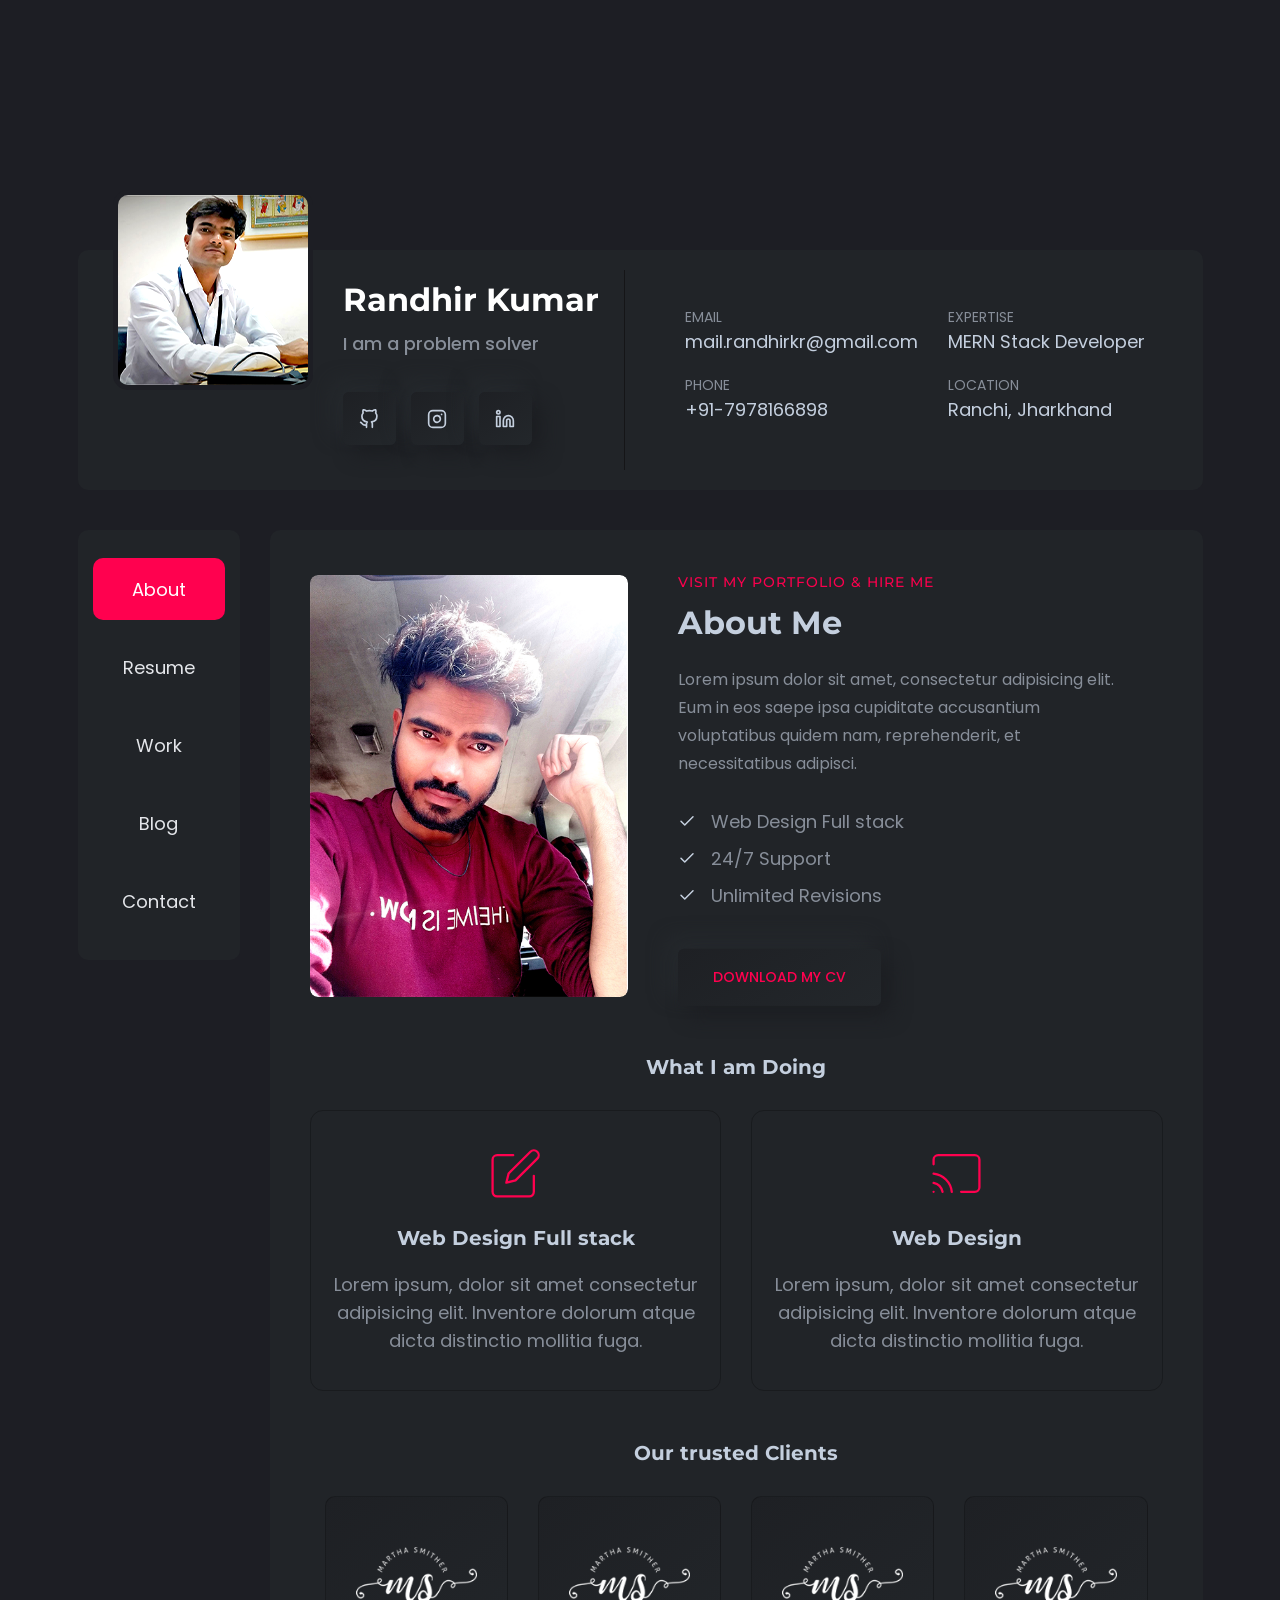
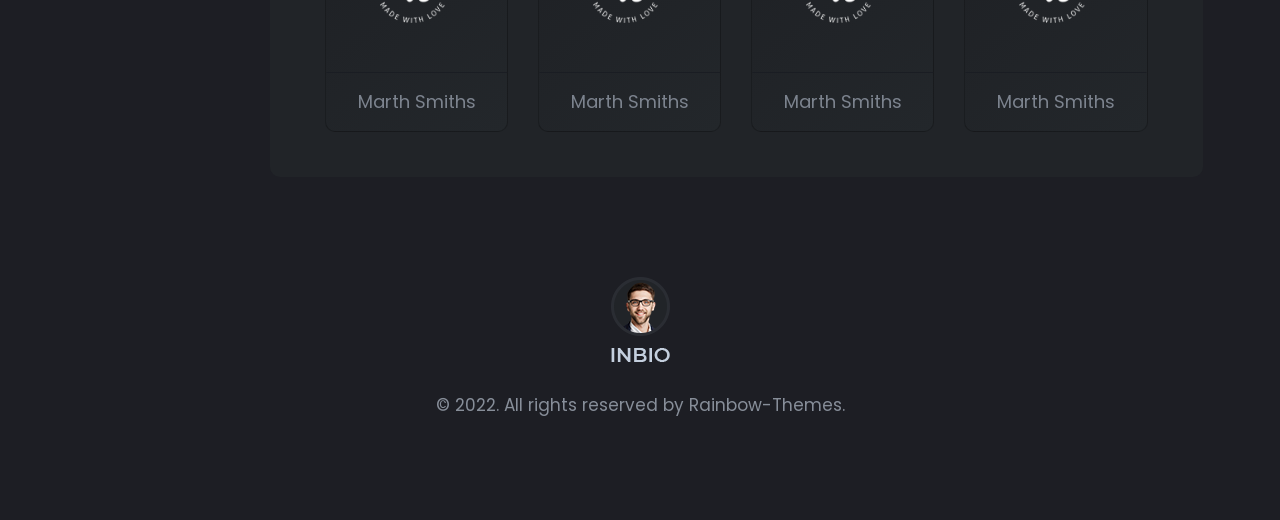
==== index-technician.html @ 3ee77746 "initial commit" ====
<!DOCTYPE html>
<html lang="en">
  <!-- Mirrored from rainbowit.net/html/inbio/index-technician.html by HTTrack Website Copier/3.x [XR&CO'2014], Sat, 13 Aug 2022 14:20:05 GMT -->
  <head>
    <meta charset="utf-8" />
    <meta http-equiv="x-ua-compatible" content="ie=edge" />
    <title>
      Home Technician || Inbio - Personal Portfolio Bootstrap-5 Template
    </title>
    <meta name="robots" content="noindex, follow" />
    <meta name="description" content="" />
    <meta
      name="viewport"
      content="width=device-width, initial-scale=1, shrink-to-fit=no"
    />
    <!-- Favicon -->
    <link
      rel="shortcut icon"
      type="image/x-icon"
      href="assets/images/favicon.ico"
    />
    <!-- CSS 
    ============================================ -->
    <link rel="stylesheet" href="assets/css/vendor/bootstrap.min.css" />
    <link rel="stylesheet" href="assets/css/vendor/slick.css" />
    <link rel="stylesheet" href="assets/css/vendor/slick-theme.css" />
    <link rel="stylesheet" href="assets/css/vendor/aos.css" />
    <link rel="stylesheet" href="assets/css/plugins/feature.css" />
    <!-- Style css -->
    <link rel="stylesheet" href="assets/css/style.css" />
  </head>

  <body
    class="template-color-2 spybody"
    data-spy="scroll"
    data-bs-target=".navbar-example2"
    data-offset="70"
  >
    <div class="main-page-wrapper">
      <div class="rn-header-image-area">
        <div class="bg_image--9 bg_image h-100">
         
        </div>
      </div>
      <div class="rn-content-wrapper">
        <div class="container">
          <div class="row padding-tb m_dec-top align-items-center d-flex">
            <div class="col-lg-6">
              <div class="header-left">
                <div class="header-thumbnail">
                  <img src="assets/images/slider/myPic.png" alt="" />
                </div>
                <div class="header-info-content">
                  <h4 class="title">Randhir Kumar</h4>
                  <div class="status-info">I am a problem solver</div>
                  <!-- social sharea area -->
                  <div class="social-share-style-1 border-none mt--40">
                    <ul class="social-share d-flex liststyle">
                      <li class="facebook">
                        <a href="#"><i data-feather="github"></i></a>
                      </li>
                      <li class="instagram">
                        <a href="#"
                          ><svg
                            xmlns="http://www.w3.org/2000/svg"
                            width="24"
                            height="24"
                            viewBox="0 0 24 24"
                            fill="none"
                            stroke="currentColor"
                            stroke-width="2"
                            stroke-linecap="round"
                            stroke-linejoin="round"
                            class="feather feather-instagram"
                          >
                            <rect
                              x="2"
                              y="2"
                              width="20"
                              height="20"
                              rx="5"
                              ry="5"
                            ></rect>
                            <path
                              d="M16 11.37A4 4 0 1 1 12.63 8 4 4 0 0 1 16 11.37z"
                            ></path>
                            <line
                              x1="17.5"
                              y1="6.5"
                              x2="17.51"
                              y2="6.5"
                            ></line></svg
                        ></a>
                      </li>
                      <li class="linkedin">
                        <a href="#"
                          ><svg
                            xmlns="http://www.w3.org/2000/svg"
                            width="24"
                            height="24"
                            viewBox="0 0 24 24"
                            fill="none"
                            stroke="currentColor"
                            stroke-width="2"
                            stroke-linecap="round"
                            stroke-linejoin="round"
                            class="feather feather-linkedin"
                          >
                            <path
                              d="M16 8a6 6 0 0 1 6 6v7h-4v-7a2 2 0 0 0-2-2 2 2 0 0 0-2 2v7h-4v-7a6 6 0 0 1 6-6z"
                            ></path>
                            <rect x="2" y="9" width="4" height="12"></rect>
                            <circle cx="4" cy="4" r="2"></circle></svg
                        ></a>
                      </li>
                    </ul>
                  </div>
                  <!-- end -->
                </div>
              </div>
            </div>
            <div class="col-lg-6">
              <div class="header-right">
                <ul class="rn-header-content">
                  <li>
                    <span class="overhead">EMAIL</span>mail.randhirkr@gmail.com
                  </li>
                  <li><span class="overhead">PHONE</span>+91-7978166898</li>
                </ul>
                <ul class="rn-header-content two">
                  <li>
                    <span class="overhead">EXPERTISE</span>MERN Stack Developer
                  </li>
                  <li>
                    <span class="overhead">LOCATION</span>Ranchi, Jharkhand
                  </li>
                </ul>
              </div>
            </div>
          </div>
          <div class="row mt--40 tab-content-wrapper">
            <div class="col-lg-2">
              <div class="d-flex flex-wrap align-content-start h-100 w-100">
                <div
                  class="position-sticky content-wrapper sticky-top rbt-sticky-top-adjust-three w-100"
                >
                  <ul
                    class="nav tab-navigation-button tab-smlg flex-column nav-pills me-3"
                    id="v-pills-tab"
                    role="tablist"
                  >
                    <li class="nav-item">
                      <a
                        class="nav-link rn-nav active"
                        id="v-pills-home-tab"
                        data-bs-toggle="tab"
                        href="#v-pills-Javascript"
                        role="tab"
                        aria-selected="true"
                        >About</a
                      >
                    </li>

                    <li class="nav-item">
                      <a
                        class="nav-link rn-nav"
                        id="v-pills-profile-tab"
                        data-bs-toggle="tab"
                        href="#v-pills-Design"
                        role="tab"
                        aria-selected="true"
                        >Resume</a
                      >
                    </li>

                    <li class="nav-item">
                      <a
                        class="nav-link rn-nav"
                        id="v-pills-wordpress-tab"
                        data-bs-toggle="tab"
                        href="#v-pills-Wordpress"
                        role="tab"
                        aria-selected="true"
                        >Work</a
                      >
                    </li>

                    <li class="nav-item">
                      <a
                        class="nav-link rn-nav"
                        id="v-pills-settings-tabs"
                        data-bs-toggle="tab"
                        href="#v-pills-settings"
                        role="tab"
                        aria-selected="true"
                        >Blog</a
                      >
                    </li>

                    <li class="nav-item">
                      <a
                        class="nav-link rn-nav"
                        id="v-pills-python-tabs"
                        data-bs-toggle="tab"
                        href="#v-pills-python"
                        role="tab"
                        aria-selected="true"
                        >Contact</a
                      >
                    </li>
                  </ul>
                </div>
              </div>
            </div>
            <div class="col-lg-10">
              <div class="tab-area">
                <div class="d-flex align-items-start">
                  <div class="tab-content" id="v-pills-tabContent">
                    <div
                      class="tab-pane fade show active"
                      id="v-pills-Javascript"
                      role="tabpanel"
                      aria-labelledby="v-pills-home-tab"
                    >
                      <!-- Start about Area -->
                      <div id="about" class="rn-about-area">
                        <div class="container">
                          <div class="row">
                            <div class="col-lg-5">
                              <div
                                class="image-area shadow-none padding-none"
                                data-aos="fade-up"
                                data-aos-duration="1000"
                                data-aos-delay="100"
                                data-aos-once="true"
                              >
                                <div class="thumbnail">
                                  <img
                                    src="assets/images/about/aboutMe.png"
                                    alt="Personal Portfolio Image"
                                  />
                                </div>
                              </div>
                            </div>
                            <div
                              data-aos="fade-up"
                              data-aos-duration="1000"
                              data-aos-delay="100"
                              data-aos-once="true"
                              class="col-lg-7 mt_sm--30"
                            >
                              <div class="contant">
                                <div class="section-title text-left">
                                  <span class="subtitle"
                                    >Visit my portfolio & Hire me</span
                                  >
                                  <h2 class="title small-h2">About Me</h2>
                                </div>
                                <p class="discription color-body">
                                  Lorem ipsum dolor sit amet, consectetur
                                  adipisicing elit. Eum in eos saepe ipsa
                                  cupiditate accusantium voluptatibus quidem
                                  nam, reprehenderit, et necessitatibus
                                  adipisci.
                                </p>
                                <ul class="about-skill-style mb--40">
                                  <li>
                                    <i data-feather="check"></i
                                    ><span>Web Design Full stack </span>
                                  </li>
                                  <li>
                                    <i data-feather="check"></i
                                    ><span>24/7 Support </span>
                                  </li>
                                  <li>
                                    <i data-feather="check"></i
                                    ><span>Unlimited Revisions </span>
                                  </li>
                                </ul>
                                <a class="rn-btn" href="#"
                                  ><span>DOWNLOAD MY CV</span></a
                                >
                              </div>
                            </div>
                          </div>
                          <!-- what I am doing area -->
                          <div class="row mt--50">
                            <div class="col-12 text-center">
                              <h6 class="title color-lightn mb--30">
                                What I am Doing
                              </h6>
                            </div>
                            <div class="col-lg-6 mb_sm--30 mb_md--30">
                              <div class="service-card-one border-style">
                                <div class="inner">
                                  <i data-feather="edit"></i>
                                  <h6 class="title color-lightn">
                                    Web Design Full stack
                                  </h6>
                                  <p class="describe">
                                    Lorem ipsum, dolor sit amet consectetur
                                    adipisicing elit. Inventore dolorum atque
                                    dicta distinctio mollitia fuga.
                                  </p>
                                </div>
                              </div>
                            </div>
                            <div class="col-lg-6">
                              <div class="service-card-one border-style">
                                <div class="inner">
                                  <i data-feather="cast"></i>
                                  <h6 class="title color-lightn">Web Design</h6>
                                  <p class="describe">
                                    Lorem ipsum, dolor sit amet consectetur
                                    adipisicing elit. Inventore dolorum atque
                                    dicta distinctio mollitia fuga.
                                  </p>
                                </div>
                              </div>
                            </div>
                          </div>
                          <!-- what I am doing area End -->
                          <div class="row mt--50">
                            <!-- Brand style three -->
                            <div class="rn-brand-area">
                              <div class="container">
                                <div class="row mb--30">
                                  <div class="col-12 text-center">
                                    <h6 class="title color-lightn m--0">
                                      Our trusted Clients
                                    </h6>
                                  </div>
                                </div>
                                <div class="row">
                                  <div class="brand-wrapper-three mb_dec--30">
                                    <!-- Start Single Brand  -->
                                    <div
                                      data-aos="fade-up"
                                      data-aos-duration="1000"
                                      data-aos-delay="300"
                                      data-aos-once="true"
                                      class="rn-brand flex-basis-style-1"
                                    >
                                      <div
                                        class="border-style shadow-none inner smlg-brand text-center"
                                      >
                                        <div class="thumbnail">
                                          <a href="#"
                                            ><img
                                              src="assets/images/client/png/client1.png"
                                              alt="Client-image"
                                          /></a>
                                        </div>
                                        <div class="seperator"></div>
                                        <div class="client-name">
                                          <span
                                            ><a href="#">Marth Smiths</a></span
                                          >
                                        </div>
                                      </div>
                                    </div>
                                    <!-- End Single Brand  -->
                                    <!-- Start Single Brand  -->
                                    <div
                                      data-aos="fade-up"
                                      data-aos-duration="1000"
                                      data-aos-delay="400"
                                      data-aos-once="true"
                                      class="rn-brand flex-basis-style-1"
                                    >
                                      <div
                                        class="border-style shadow-none inner smlg-brand text-center"
                                      >
                                        <div class="thumbnail">
                                          <a href="#"
                                            ><img
                                              src="assets/images/client/png/client1.png"
                                              alt="Client-image"
                                          /></a>
                                        </div>
                                        <div class="seperator"></div>
                                        <div class="client-name">
                                          <span
                                            ><a href="#">Marth Smiths</a></span
                                          >
                                        </div>
                                      </div>
                                    </div>
                                    <!-- End Single Brand  -->
                                    <!-- Start Single Brand  -->
                                    <div
                                      data-aos="fade-up"
                                      data-aos-duration="1000"
                                      data-aos-delay="500"
                                      data-aos-once="true"
                                      class="rn-brand flex-basis-style-1"
                                    >
                                      <div
                                        class="border-style shadow-none inner smlg-brand text-center"
                                      >
                                        <div class="thumbnail">
                                          <a href="#"
                                            ><img
                                              src="assets/images/client/png/client1.png"
                                              alt="Client-image"
                                          /></a>
                                        </div>
                                        <div class="seperator"></div>
                                        <div class="client-name">
                                          <span
                                            ><a href="#">Marth Smiths</a></span
                                          >
                                        </div>
                                      </div>
                                    </div>
                                    <!-- End Single Brand  -->
                                    <!-- Start Single Brand  -->
                                    <div
                                      data-aos="fade-up"
                                      data-aos-duration="1000"
                                      data-aos-delay="100"
                                      data-aos-once="true"
                                      class="rn-brand flex-basis-style-1"
                                    >
                                      <div
                                        class="border-style shadow-none inner smlg-brand text-center"
                                      >
                                        <div class="thumbnail">
                                          <a href="#"
                                            ><img
                                              src="assets/images/client/png/client1.png"
                                              alt="Client-image"
                                          /></a>
                                        </div>
                                        <div class="seperator"></div>
                                        <div class="client-name">
                                          <span
                                            ><a href="#">Marth Smiths</a></span
                                          >
                                        </div>
                                      </div>
                                    </div>
                                    <!-- End Single Brand  -->
                                  </div>
                                </div>
                              </div>
                            </div>
                            <!-- Brand style three End -->
                          </div>
                        </div>
                      </div>
                      <!-- End about Area -->
                    </div>

                    <div
                      class="tab-pane fade"
                      id="v-pills-Design"
                      role="tabpanel"
                      aria-labelledby="v-pills-profile-tab"
                    >
                      <div class="container" id="resume">
                        <!-- resume area start -->
                        <div class="personal-experience-inner">
                          <div class="row">
                            <div class="personal-experience-inner">
                              <div class="row m--0">
                                <!-- Start Skill List Area  -->
                                <div class="col-lg-6 col-md-12 col-12">
                                  <div class="content">
                                    <span class="subtitle">2007 - 2010</span>
                                    <h4 class="maintitle">Education Quality</h4>
                                    <div
                                      class="experience-list padding-none border-none"
                                    >
                                      <!-- Start Single List  -->
                                      <div class="resume-single-list mt--30">
                                        <div
                                          class="inner psudo-after-none psudo-after-none"
                                        >
                                          <div class="heading">
                                            <div class="title">
                                              <h4>
                                                Personal Portfolio April Fools
                                              </h4>
                                              <span
                                                >University of DVI (1997 -
                                                2001)</span
                                              >
                                            </div>
                                            <div class="date-of-time">
                                              <span>4.30/5</span>
                                            </div>
                                          </div>
                                          <p class="description">
                                            The education should be very
                                            interactual. Ut tincidunt est ac
                                            dolor aliquam sodales. Phasellus sed
                                            mauris hendrerit, laoreet sem in,
                                            lobortis mauris hendrerit ante.
                                          </p>
                                        </div>
                                      </div>
                                      <!-- End Single List  -->

                                      <!-- Start Single List  -->
                                      <div class="resume-single-list mt--30">
                                        <div class="inner psudo-after-none">
                                          <div class="heading">
                                            <div class="title">
                                              <h4>
                                                Examples Of Personal Portfolio
                                              </h4>
                                              <span
                                                >College of Studies (2000 -
                                                2002)</span
                                              >
                                            </div>
                                            <div class="date-of-time">
                                              <span>4.50/5</span>
                                            </div>
                                          </div>
                                          <p class="description">
                                            Maecenas finibus nec sem ut
                                            imperdiet. Ut tincidunt est ac dolor
                                            aliquam sodales. Phasellus sed
                                            mauris hendrerit, laoreet sem in,
                                            lobortis mauris hendrerit ante.
                                          </p>
                                        </div>
                                      </div>
                                      <!-- End Single List  -->
                                    </div>
                                  </div>
                                </div>
                                <!-- End Skill List Area  -->

                                <!-- Start Skill List Area 2nd  -->
                                <div
                                  class="col-lg-6 col-md-12 col-12 mt_md--60 mt_sm--60"
                                >
                                  <div class="content">
                                    <span class="subtitle">2007 - 2010</span>
                                    <h4 class="maintitle">Job Experience</h4>
                                    <div
                                      class="experience-list padding-none border-none"
                                    >
                                      <!-- Start Single List  -->
                                      <div class="resume-single-list mt--30">
                                        <div class="inner psudo-after-none">
                                          <div class="heading">
                                            <div class="title">
                                              <h4>
                                                Diploma in Web Development
                                              </h4>
                                              <span
                                                >BSE In CSE (2004 - 2008)</span
                                              >
                                            </div>
                                            <div class="date-of-time">
                                              <span>4.70/5</span>
                                            </div>
                                          </div>
                                          <p class="description">
                                            Contrary to popular belief. Ut
                                            tincidunt est ac dolor aliquam
                                            sodales. Phasellus sed mauris
                                            hendrerit, laoreet sem in, lobortis
                                            mauris hendrerit ante.
                                          </p>
                                        </div>
                                      </div>
                                      <!-- End Single List  -->

                                      <!-- Start Single List  -->
                                      <div class="resume-single-list mt--30">
                                        <div class="inner psudo-after-none">
                                          <div class="heading">
                                            <div class="title">
                                              <h4>
                                                The Personal Portfolio Mystery
                                              </h4>
                                              <span
                                                >Job at Rainbow-Themes (2008 -
                                                2016)</span
                                              >
                                            </div>
                                            <div class="date-of-time">
                                              <span>4.95/5</span>
                                            </div>
                                          </div>
                                          <p class="description">
                                            Generate Lorem Ipsum which looks. Ut
                                            tincidunt est ac dolor aliquam
                                            sodales. Phasellus sed mauris
                                            hendrerit, laoreet sem in, lobortis
                                            mauris hendrerit ante.
                                          </p>
                                        </div>
                                      </div>
                                      <!-- End Single List  -->
                                    </div>
                                  </div>
                                </div>
                                <!-- End Skill List Area  -->
                              </div>
                            </div>
                          </div>
                        </div>
                        <!-- resume area End -->
                        <div class="row mt--50">
                          <!-- Start Single Progressbar  -->
                          <div class="col-lg-6 col-md-6 col-12">
                            <div class="progress-wrapper">
                              <div class="content">
                                <span class="subtitle">Features</span>
                                <h4 class="maintitle">Design Skill</h4>
                                <!-- Start Single Progress Charts -->
                                <div class="progress-charts">
                                  <h6 class="heading heading-h6">PHOTOSHOT</h6>
                                  <div class="progress">
                                    <div
                                      class="progress-bar wow fadeInLeft"
                                      data-wow-duration="0.5s"
                                      data-wow-delay=".3s"
                                      role="progressbar"
                                      style="width: 100%"
                                      aria-valuenow="85"
                                      aria-valuemin="0"
                                      aria-valuemax="100"
                                    >
                                      <span class="percent-label">100%</span>
                                    </div>
                                  </div>
                                </div>
                                <!-- End Single Progress Charts -->

                                <!-- Start Single Progress Charts -->
                                <div class="progress-charts">
                                  <h6 class="heading heading-h6">FIGMA</h6>
                                  <div class="progress">
                                    <div
                                      class="progress-bar wow fadeInLeft"
                                      data-wow-duration="0.6s"
                                      data-wow-delay=".4s"
                                      role="progressbar"
                                      style="width: 95%"
                                      aria-valuenow="85"
                                      aria-valuemin="0"
                                      aria-valuemax="100"
                                    >
                                      <span class="percent-label">95%</span>
                                    </div>
                                  </div>
                                </div>
                                <!-- End Single Progress Charts -->

                                <!-- Start Single Progress Charts -->
                                <div class="progress-charts">
                                  <h6 class="heading heading-h6">ADOBE XD</h6>
                                  <div class="progress">
                                    <div
                                      class="progress-bar wow fadeInLeft"
                                      data-wow-duration="0.7s"
                                      data-wow-delay=".5s"
                                      role="progressbar"
                                      style="width: 60%"
                                      aria-valuenow="85"
                                      aria-valuemin="0"
                                      aria-valuemax="100"
                                    >
                                      <span class="percent-label">60%</span>
                                    </div>
                                  </div>
                                </div>
                                <!-- End Single Progress Charts -->

                                <!-- Start Single Progress Charts -->
                                <div class="progress-charts">
                                  <h6 class="heading heading-h6">
                                    ADOBE ILLUSTRATOR
                                  </h6>
                                  <div class="progress">
                                    <div
                                      class="progress-bar wow fadeInLeft"
                                      data-wow-duration="0.8s"
                                      data-wow-delay=".6s"
                                      role="progressbar"
                                      style="width: 70%"
                                      aria-valuenow="85"
                                      aria-valuemin="0"
                                      aria-valuemax="100"
                                    >
                                      <span class="percent-label">70%</span>
                                    </div>
                                  </div>
                                </div>
                                <!-- End Single Progress Charts -->
                              </div>
                            </div>
                          </div>
                          <!-- End Single Progressbar  -->

                          <!-- Start Single Progressbar  -->
                          <div class="col-lg-6 col-md-6 col-12 mt_sm--60">
                            <div class="progress-wrapper">
                              <div class="content">
                                <span class="subtitle">Features</span>
                                <h4 class="maintitle">Development Skill</h4>
                                <!-- Start Single Progress Charts -->
                                <div class="progress-charts">
                                  <h6 class="heading heading-h6">HTML</h6>
                                  <div class="progress">
                                    <div
                                      class="progress-bar wow fadeInLeft"
                                      data-wow-duration="0.5s"
                                      data-wow-delay=".3s"
                                      role="progressbar"
                                      style="width: 85%"
                                      aria-valuenow="85"
                                      aria-valuemin="0"
                                      aria-valuemax="100"
                                    >
                                      <span class="percent-label">85%</span>
                                    </div>
                                  </div>
                                </div>
                                <!-- End Single Progress Charts -->

                                <!-- Start Single Progress Charts -->
                                <div class="progress-charts">
                                  <h6 class="heading heading-h6">CSS</h6>
                                  <div class="progress">
                                    <div
                                      class="progress-bar wow fadeInLeft"
                                      data-wow-duration="0.6s"
                                      data-wow-delay=".4s"
                                      role="progressbar"
                                      style="width: 80%"
                                      aria-valuenow="85"
                                      aria-valuemin="0"
                                      aria-valuemax="100"
                                    >
                                      <span class="percent-label">80%</span>
                                    </div>
                                  </div>
                                </div>
                                <!-- End Single Progress Charts -->

                                <!-- Start Single Progress Charts -->
                                <div class="progress-charts">
                                  <h6 class="heading heading-h6">JAVASCRIPT</h6>
                                  <div class="progress">
                                    <div
                                      class="progress-bar wow fadeInLeft"
                                      data-wow-duration="0.7s"
                                      data-wow-delay=".5s"
                                      role="progressbar"
                                      style="width: 90%"
                                      aria-valuenow="85"
                                      aria-valuemin="0"
                                      aria-valuemax="100"
                                    >
                                      <span class="percent-label">90%</span>
                                    </div>
                                  </div>
                                </div>
                                <!-- End Single Progress Charts -->

                                <!-- Start Single Progress Charts -->
                                <div class="progress-charts">
                                  <h6 class="heading heading-h6">SOFTWARE</h6>
                                  <div class="progress">
                                    <div
                                      class="progress-bar wow fadeInLeft"
                                      data-wow-duration="0.8s"
                                      data-wow-delay=".6s"
                                      role="progressbar"
                                      style="width: 75%"
                                      aria-valuenow="85"
                                      aria-valuemin="0"
                                      aria-valuemax="100"
                                    >
                                      <span class="percent-label">75%</span>
                                    </div>
                                  </div>
                                </div>
                                <!-- End Single Progress Charts -->
                              </div>
                            </div>
                          </div>
                          <!-- End Single Progressbar  -->
                        </div>
                      </div>
                    </div>

                    <div
                      class="tab-pane fade"
                      id="v-pills-Wordpress"
                      role="tabpanel"
                      aria-labelledby="v-pills-wordpress-tab"
                    >
                      <!-- Start Portfolio Area -->
                      <div class="rn-portfolio-area" id="portfolio">
                        <div class="container">
                          <div class="row mt--10 mt_md--10 mt_sm--10 mt-dec-30">
                            <!-- Start Single Portfolio -->
                            <div
                              data-aos="fade-up"
                              data-aos-delay="100"
                              data-aos-once="true"
                              class="col-lg-6 col-xl-4 col-md-6 col-12 mt--30 mt_md--30 mt_sm--30"
                            >
                              <div
                                class="rn-portfolio"
                                data-bs-toggle="modal"
                                data-bs-target="#exampleModalCenter"
                              >
                                <div class="inner">
                                  <div class="thumbnail">
                                    <a href="javascript:void(0)">
                                      <img
                                        src="assets/images/portfolio/portfolio-01.jpg"
                                        alt="Personal Portfolio Images"
                                      />
                                    </a>
                                  </div>
                                  <div class="content">
                                    <div class="category-info">
                                      <div class="category-list">
                                        <a href="javascript:void(0)"
                                          >Development</a
                                        >
                                      </div>
                                      <div class="meta">
                                        <span
                                          ><a href="javascript:void(0)"
                                            ><i class="feather-heart"></i
                                          ></a>
                                          600</span
                                        >
                                      </div>
                                    </div>
                                    <h4 class="title">
                                      <a href="javascript:void(0)"
                                        >The services provide for design
                                        <i class="feather-arrow-up-right"></i
                                      ></a>
                                    </h4>
                                  </div>
                                </div>
                              </div>
                            </div>
                            <!-- End Single Portfolio -->

                            <!-- Start Single Portfolio -->
                            <div
                              data-aos="fade-up"
                              data-aos-delay="300"
                              data-aos-once="true"
                              class="col-lg-6 col-xl-4 col-md-6 col-12 mt--30 mt_md--30 mt_sm--30"
                            >
                              <div
                                class="rn-portfolio"
                                data-bs-toggle="modal"
                                data-bs-target="#exampleModalCenter"
                              >
                                <div class="inner">
                                  <div class="thumbnail">
                                    <a href="javascript:void(0)">
                                      <img
                                        src="assets/images/portfolio/portfolio-02.jpg"
                                        alt="Personal Portfolio Images"
                                      />
                                    </a>
                                  </div>
                                  <div class="content">
                                    <div class="category-info">
                                      <div class="category-list">
                                        <a href="javascript:void(0)"
                                          >Application</a
                                        >
                                      </div>
                                      <div class="meta">
                                        <span
                                          ><a href="javascript:void(0)"
                                            ><i class="feather-heart"></i
                                          ></a>
                                          750</span
                                        >
                                      </div>
                                    </div>
                                    <h4 class="title">
                                      <a href="javascript:void(0)"
                                        >Mobile app landing design & app
                                        maintain<i
                                          class="feather-arrow-up-right"
                                        ></i
                                      ></a>
                                    </h4>
                                  </div>
                                </div>
                              </div>
                            </div>
                            <!-- End Single Portfolio -->

                            <!-- Start Single Portfolio -->
                            <div
                              data-aos="fade-up"
                              data-aos-delay="500"
                              data-aos-once="true"
                              class="col-lg-6 col-xl-4 col-md-6 col-12 mt--30 mt_md--30 mt_sm--30"
                            >
                              <div
                                class="rn-portfolio"
                                data-bs-toggle="modal"
                                data-bs-target="#exampleModalCenter"
                              >
                                <div class="inner">
                                  <div class="thumbnail">
                                    <a href="javascript:void(0)">
                                      <img
                                        src="assets/images/portfolio/portfolio-03.jpg"
                                        alt="Personal Portfolio Images"
                                      />
                                    </a>
                                  </div>
                                  <div class="content">
                                    <div class="category-info">
                                      <div class="category-list">
                                        <a href="javascript:void(0)"
                                          >Photoshop</a
                                        >
                                      </div>
                                      <div class="meta">
                                        <span
                                          ><a href="javascript:void(0)"
                                            ><i class="feather-heart"></i
                                          ></a>
                                          630</span
                                        >
                                      </div>
                                    </div>
                                    <h4 class="title">
                                      <a href="javascript:void(0)"
                                        >Logo design creativity & Application
                                        <i class="feather-arrow-up-right"></i
                                      ></a>
                                    </h4>
                                  </div>
                                </div>
                              </div>
                            </div>
                            <!-- End Single Portfolio -->

                            <!-- Start Single Portfolio -->
                            <div
                              data-aos="fade-up"
                              data-aos-delay="100"
                              data-aos-once="true"
                              class="col-lg-6 col-xl-4 col-md-6 col-12 mt--30 mt_md--30 mt_sm--30"
                            >
                              <div
                                class="rn-portfolio"
                                data-bs-toggle="modal"
                                data-bs-target="#exampleModalCenter"
                              >
                                <div class="inner">
                                  <div class="thumbnail">
                                    <a href="javascript:void(0)">
                                      <img
                                        src="assets/images/portfolio/portfolio-04.jpg"
                                        alt="Personal Portfolio Images"
                                      />
                                    </a>
                                  </div>
                                  <div class="content">
                                    <div class="category-info">
                                      <div class="category-list">
                                        <a href="javascript:void(0)">Figma</a>
                                      </div>
                                      <div class="meta">
                                        <span
                                          ><a href="javascript:void(0)"
                                            ><i class="feather-heart"></i
                                          ></a>
                                          360</span
                                        >
                                      </div>
                                    </div>
                                    <h4 class="title">
                                      <a href="javascript:void(0)"
                                        >Mobile app landing design & Services<i
                                          class="feather-arrow-up-right"
                                        ></i
                                      ></a>
                                    </h4>
                                  </div>
                                </div>
                              </div>
                            </div>
                            <!-- End Single Portfolio -->

                            <!-- Start Single Portfolio -->
                            <div
                              data-aos="fade-up"
                              data-aos-delay="300"
                              data-aos-once="true"
                              class="col-lg-6 col-xl-4 col-md-6 col-12 mt--30 mt_md--30 mt_sm--30"
                            >
                              <div
                                class="rn-portfolio"
                                data-bs-toggle="modal"
                                data-bs-target="#exampleModalCenter"
                              >
                                <div class="inner">
                                  <div class="thumbnail">
                                    <a href="javascript:void(0)">
                                      <img
                                        src="assets/images/portfolio/portfolio-05.jpg"
                                        alt="Personal Portfolio Images"
                                      />
                                    </a>
                                  </div>
                                  <div class="content">
                                    <div class="category-info">
                                      <div class="category-list">
                                        <a href="javascript:void(0)"
                                          >Web Design</a
                                        >
                                      </div>
                                      <div class="meta">
                                        <span
                                          ><a href="javascript:void(0)"
                                            ><i class="feather-heart"></i
                                          ></a>
                                          280</span
                                        >
                                      </div>
                                    </div>
                                    <h4 class="title">
                                      <a href="javascript:void(0)"
                                        >Design for tecnology,service<i
                                          class="feather-arrow-up-right"
                                        ></i
                                      ></a>
                                    </h4>
                                  </div>
                                </div>
                              </div>
                            </div>
                            <!-- End Single Portfolio -->

                            <!-- Start Single Portfolio -->
                            <div
                              data-aos="fade-up"
                              data-aos-delay="500"
                              data-aos-once="true"
                              class="col-lg-6 col-xl-4 col-md-6 col-12 mt--30 mt_md--30 mt_sm--30"
                            >
                              <div
                                class="rn-portfolio"
                                data-bs-toggle="modal"
                                data-bs-target="#exampleModalCenter"
                              >
                                <div class="inner">
                                  <div class="thumbnail">
                                    <a href="javascript:void(0)">
                                      <img
                                        src="assets/images/portfolio/portfolio-06.jpg"
                                        alt="Personal Portfolio Images"
                                      />
                                    </a>
                                  </div>
                                  <div class="content">
                                    <div class="category-info">
                                      <div class="category-list">
                                        <a href="javascript:void(0)"
                                          >Web Design</a
                                        >
                                      </div>
                                      <div class="meta">
                                        <span
                                          ><a href="javascript:void(0)"
                                            ><i class="feather-heart"></i
                                          ></a>
                                          690</span
                                        >
                                      </div>
                                    </div>
                                    <h4 class="title">
                                      <a href="javascript:void(0)"
                                        >App for tecnology & services<i
                                          class="feather-arrow-up-right"
                                        ></i
                                      ></a>
                                    </h4>
                                  </div>
                                </div>
                              </div>
                            </div>
                            <!-- End Single Portfolio -->
                          </div>
                          <div class="row mt--40">
                            <div class="col-12 text-center">
                              <a class="rn-btn" href="#"
                                >See More <i class="feather-loader"></i
                              ></a>
                            </div>
                          </div>
                        </div>
                      </div>
                      <!-- End portfolio Area -->
                    </div>

                    <div
                      class="tab-pane fade"
                      id="v-pills-settings"
                      role="tabpanel"
                      aria-labelledby="v-pills-settings-tabs"
                    >
                      <!-- Start News Area -->
                      <div class="rn-blog-area" id="blog">
                        <div class="container">
                          <div class="row mt-dec-30">
                            <!-- Start Single blog -->
                            <div
                              data-aos="fade-up"
                              data-aos-duration="500"
                              data-aos-delay="400"
                              data-aos-once="true"
                              class="col-lg-6 col-xl-4 mt--30 col-md-6 col-sm-12 col-12 mt--30"
                            >
                              <div
                                class="rn-blog"
                                data-bs-toggle="modal"
                                data-bs-target="#exampleModalCenters"
                              >
                                <div class="inner">
                                  <div class="thumbnail">
                                    <a href="javascript:void(0)">
                                      <img
                                        src="assets/images/blog/blog-01.jpg"
                                        alt="Personal Portfolio Images"
                                      />
                                    </a>
                                  </div>
                                  <div class="content">
                                    <div class="category-info">
                                      <div class="category-list">
                                        <a href="javascript:void(0)">Canada</a>
                                      </div>
                                      <div class="meta">
                                        <span
                                          ><i class="feather-clock"></i> 2 min
                                          read</span
                                        >
                                      </div>
                                    </div>
                                    <h4 class="title">
                                      <a href="javascript:void(0)"
                                        >T-shirt design is the part of design
                                        <i class="feather-arrow-up-right"></i
                                      ></a>
                                    </h4>
                                  </div>
                                </div>
                              </div>
                            </div>
                            <!-- End Single blog -->

                            <!-- Start Single blog -->
                            <div
                              data-aos="fade-up"
                              data-aos-duration="500"
                              data-aos-delay="600"
                              data-aos-once="true"
                              class="col-lg-6 col-xl-4 mt--30 col-md-6 col-sm-12 col-12 mt--30"
                            >
                              <div
                                class="rn-blog"
                                data-bs-toggle="modal"
                                data-bs-target="#exampleModalCenters"
                              >
                                <div class="inner">
                                  <div class="thumbnail">
                                    <a href="javascript:void(0)">
                                      <img
                                        src="assets/images/blog/blog-02.jpg"
                                        alt="Personal Portfolio Images"
                                      />
                                    </a>
                                  </div>
                                  <div class="content">
                                    <div class="category-info">
                                      <div class="category-list">
                                        <a href="javascript:void(0)"
                                          >Development</a
                                        >
                                      </div>
                                      <div class="meta">
                                        <span
                                          ><i class="feather-clock"></i> 2 hour
                                          read</span
                                        >
                                      </div>
                                    </div>
                                    <h4 class="title">
                                      <a href="javascript:void(0)"
                                        >The services provide for design
                                        <i class="feather-arrow-up-right"></i
                                      ></a>
                                    </h4>
                                  </div>
                                </div>
                              </div>
                            </div>
                            <!-- End Single blog -->

                            <!-- Start Single blog -->
                            <div
                              data-aos="fade-up"
                              data-aos-duration="500"
                              data-aos-delay="800"
                              data-aos-once="true"
                              class="col-lg-6 col-xl-4 mt--30 col-md-6 col-sm-12 col-12 mt--30"
                            >
                              <div
                                class="rn-blog"
                                data-bs-toggle="modal"
                                data-bs-target="#exampleModalCenters"
                              >
                                <div class="inner">
                                  <div class="thumbnail">
                                    <a href="javascript:void(0)">
                                      <img
                                        src="assets/images/blog/blog-03.jpg"
                                        alt="Personal Portfolio Images"
                                      />
                                    </a>
                                  </div>
                                  <div class="content">
                                    <div class="category-info">
                                      <div class="category-list">
                                        <a href="javascript:void(0)"
                                          >Application</a
                                        >
                                      </div>
                                      <div class="meta">
                                        <span
                                          ><i class="feather-clock"></i> 5 min
                                          read</span
                                        >
                                      </div>
                                    </div>
                                    <h4 class="title">
                                      <a href="javascript:void(0)"
                                        >Mobile app landing design & app
                                        maintain<i
                                          class="feather-arrow-up-right"
                                        ></i
                                      ></a>
                                    </h4>
                                  </div>
                                </div>
                              </div>
                            </div>
                            <!-- End Single blog -->

                            <!-- Start Single blog -->
                            <div
                              data-aos="fade-up"
                              data-aos-duration="500"
                              data-aos-delay="400"
                              data-aos-once="true"
                              class="col-lg-6 col-xl-4 mt--30 col-md-6 col-sm-12 col-12 mt--30"
                            >
                              <div
                                class="rn-blog"
                                data-bs-toggle="modal"
                                data-bs-target="#exampleModalCenters"
                              >
                                <div class="inner">
                                  <div class="thumbnail">
                                    <a href="javascript:void(0)">
                                      <img
                                        src="assets/images/blog/blog-03.jpg"
                                        alt="Personal Portfolio Images"
                                      />
                                    </a>
                                  </div>
                                  <div class="content">
                                    <div class="category-info">
                                      <div class="category-list">
                                        <a href="javascript:void(0)">Canada</a>
                                      </div>
                                      <div class="meta">
                                        <span
                                          ><i class="feather-clock"></i> 2 min
                                          read</span
                                        >
                                      </div>
                                    </div>
                                    <h4 class="title">
                                      <a href="javascript:void(0)"
                                        >T-shirt design is the part of design
                                        <i class="feather-arrow-up-right"></i
                                      ></a>
                                    </h4>
                                  </div>
                                </div>
                              </div>
                            </div>
                            <!-- End Single blog -->

                            <!-- Start Single blog -->
                            <div
                              data-aos="fade-up"
                              data-aos-duration="500"
                              data-aos-delay="600"
                              data-aos-once="true"
                              class="col-lg-6 col-xl-4 mt--30 col-md-6 col-sm-12 col-12 mt--30"
                            >
                              <div
                                class="rn-blog"
                                data-bs-toggle="modal"
                                data-bs-target="#exampleModalCenters"
                              >
                                <div class="inner">
                                  <div class="thumbnail">
                                    <a href="javascript:void(0)">
                                      <img
                                        src="assets/images/blog/blog-01.jpg"
                                        alt="Personal Portfolio Images"
                                      />
                                    </a>
                                  </div>
                                  <div class="content">
                                    <div class="category-info">
                                      <div class="category-list">
                                        <a href="javascript:void(0)"
                                          >Development</a
                                        >
                                      </div>
                                      <div class="meta">
                                        <span
                                          ><i class="feather-clock"></i> 2 hour
                                          read</span
                                        >
                                      </div>
                                    </div>
                                    <h4 class="title">
                                      <a href="javascript:void(0)"
                                        >The services provide for design
                                        <i class="feather-arrow-up-right"></i
                                      ></a>
                                    </h4>
                                  </div>
                                </div>
                              </div>
                            </div>
                            <!-- End Single blog -->

                            <!-- Start Single blog -->
                            <div
                              data-aos="fade-up"
                              data-aos-duration="500"
                              data-aos-delay="800"
                              data-aos-once="true"
                              class="col-lg-6 col-xl-4 mt--30 col-md-6 col-sm-12 col-12 mt--30"
                            >
                              <div
                                class="rn-blog"
                                data-bs-toggle="modal"
                                data-bs-target="#exampleModalCenters"
                              >
                                <div class="inner">
                                  <div class="thumbnail">
                                    <a href="javascript:void(0)">
                                      <img
                                        src="assets/images/blog/blog-02.jpg"
                                        alt="Personal Portfolio Images"
                                      />
                                    </a>
                                  </div>
                                  <div class="content">
                                    <div class="category-info">
                                      <div class="category-list">
                                        <a href="javascript:void(0)"
                                          >Application</a
                                        >
                                      </div>
                                      <div class="meta">
                                        <span
                                          ><i class="feather-clock"></i> 5 min
                                          read</span
                                        >
                                      </div>
                                    </div>
                                    <h4 class="title">
                                      <a href="javascript:void(0)"
                                        >Mobile app landing design & app
                                        maintain<i
                                          class="feather-arrow-up-right"
                                        ></i
                                      ></a>
                                    </h4>
                                  </div>
                                </div>
                              </div>
                            </div>
                            <!-- End Single blog -->
                          </div>
                          <div class="row mt--40">
                            <div class="col-12 text-center">
                              <a class="rn-btn" href="#"
                                >See More <i class="feather-loader"></i
                              ></a>
                            </div>
                          </div>
                        </div>
                      </div>
                      <!-- ENd Mews Area -->
                    </div>

                    <div
                      class="tab-pane fade"
                      id="v-pills-python"
                      role="tabpanel"
                      aria-labelledby="v-pills-python-tabs"
                    >
                      <!-- Start Contact section -->
                      <div class="rn-contact-area" id="contacts">
                        <div class="container">
                          <div class="row">
                            <div class="col-lg-5">
                              <div class="contact-about-area">
                                <div class="thumbnail">
                                  <img
                                    src="assets/images/contact/contact1.png"
                                    alt="contact-img"
                                  />
                                </div>
                                <div class="title-area">
                                  <h4 class="title">Nevine Acotanza</h4>
                                  <span>Chief Operating Officer</span>
                                </div>
                                <div class="description">
                                  <p>
                                    I am available for freelance work. Connect
                                    with me via and call in to my account.
                                  </p>
                                  <span class="phone"
                                    >Phone:
                                    <a href="tel:01941043264"
                                      >+01234567890</a
                                    ></span
                                  >
                                  <span class="mail"
                                    >Email:
                                    <a href="mailto:admin@example.com"
                                      >admin@example.com</a
                                    ></span
                                  >
                                </div>
                                <div class="social-area">
                                  <div class="name">FIND WITH ME</div>
                                  <div class="social-icone">
                                    <a href="#"
                                      ><i data-feather="github"></i
                                    ></a>
                                    <a href="#"
                                      ><i data-feather="linkedin"></i
                                    ></a>
                                    <a href="#"
                                      ><i data-feather="instagram"></i
                                    ></a>
                                  </div>
                                </div>
                              </div>
                            </div>
                            <div
                              data-aos-delay="600"
                              class="col-lg-7 contact-input"
                            >
                              <div class="contact-form-wrapper ml--0">
                                <div class="introduce">
                                  <form
                                    class="rnt-contact-form rwt-dynamic-form row"
                                    id="contact-form"
                                    method="POST"
                                    action="https://rainbowit.net/html/inbio/mail.php"
                                  >
                                    <div class="col-lg-6">
                                      <div class="form-group">
                                        <label for="contact-name"
                                          >Your Name</label
                                        >
                                        <input
                                          class="form-control form-control-lg"
                                          name="contact-name"
                                          id="contact-name"
                                          type="text"
                                        />
                                      </div>
                                    </div>

                                    <div class="col-lg-6">
                                      <div class="form-group">
                                        <label for="contact-phone"
                                          >Phone Number</label
                                        >
                                        <input
                                          class="form-control"
                                          name="contact-phone"
                                          id="contact-phone"
                                          type="text"
                                        />
                                      </div>
                                    </div>

                                    <div class="col-lg-12">
                                      <div class="form-group">
                                        <label for="contact-email">Email</label>
                                        <input
                                          class="form-control form-control-sm"
                                          id="contact-email"
                                          name="contact-email"
                                          type="email"
                                        />
                                      </div>
                                    </div>

                                    <div class="col-lg-12">
                                      <div class="form-group">
                                        <label for="subject">subject</label>
                                        <input
                                          class="form-control form-control-sm"
                                          id="subject"
                                          name="subject"
                                          type="text"
                                        />
                                      </div>
                                    </div>

                                    <div class="col-lg-12">
                                      <div class="form-group">
                                        <label for="contact-message"
                                          >Your Message</label
                                        >
                                        <textarea
                                          name="contact-message"
                                          id="contact-message"
                                          cols="30"
                                          rows="10"
                                        ></textarea>
                                      </div>
                                    </div>

                                    <div class="col-lg-12">
                                      <button
                                        name="submit"
                                        type="submit"
                                        id="submit"
                                        class="rn-btn"
                                      >
                                        <span>SEND MESSAGE</span>
                                        <i data-feather="arrow-right"></i>
                                      </button>
                                    </div>
                                  </form>
                                </div>
                              </div>
                            </div>
                          </div>
                        </div>
                      </div>
                      <!-- End Contuct section -->
                    </div>
                  </div>
                </div>
              </div>
            </div>
          </div>
        </div>
      </div>
    </div>
    <!-- Start Footer Area -->
    <div class="rn-footer-area rn-section-gap">
      <div class="container">
        <div class="row">
          <div class="col-lg-12">
            <div class="footer-area text-center">
              <div class="logo">
                <a href="index.html">
                  <img src="assets/images/logo/logo-vertical.png" alt="logo" />
                </a>
              </div>

              <p class="description mt--30">
                © 2022. All rights reserved by
                <a
                  target="_blank"
                  href="https://themeforest.net/user/rainbow-themes/portfolio"
                  >Rainbow-Themes.</a
                >
              </p>
            </div>
          </div>
        </div>
      </div>
    </div>
    <!-- End Footer Area -->
    <!-- Modal Portfolio Body area Start -->
    <div
      class="modal fade"
      id="exampleModalCenter"
      tabindex="-1"
      role="dialog"
      aria-hidden="true"
    >
      <div class="modal-dialog modal-dialog-centered" role="document">
        <div class="modal-content">
          <div class="modal-header">
            <button
              type="button"
              class="close"
              data-bs-dismiss="modal"
              aria-label="Close"
            >
              <span aria-hidden="true"><i data-feather="x"></i></span>
            </button>
          </div>
          <div class="modal-body">
            <div class="row align-items-center">
              <div class="col-lg-6">
                <div class="portfolio-popup-thumbnail">
                  <div class="image">
                    <img
                      class="w-100"
                      src="assets/images/portfolio/portfolio-04.jpg"
                      alt="slide"
                    />
                  </div>
                </div>
              </div>

              <div class="col-lg-6">
                <div class="text-content">
                  <h3>
                    <span>Featured - Design</span> App Design Development.
                  </h3>
                  <p class="mb--30">
                    Lorem ipsum dolor sit amet consectetur adipisicing elit.
                    Cupiditate distinctio assumenda explicabo veniam temporibus
                    eligendi.
                  </p>
                  <p>
                    Consectetur adipisicing elit. Cupiditate distinctio
                    assumenda. dolorum alias suscipit rerum maiores aliquam
                    earum odit, nihil culpa quas iusto hic minus!
                  </p>
                  <div class="button-group mt--20">
                    <a href="#" class="rn-btn thumbs-icon">
                      <span>LIKE THIS</span>
                      <i data-feather="thumbs-up"></i>
                    </a>
                    <a href="#" class="rn-btn">
                      <span>VIEW PROJECT</span>
                      <i data-feather="chevron-right"></i>
                    </a>
                  </div>
                </div>
                <!-- End of .text-content -->
              </div>
            </div>
            <!-- End of .row Body-->
          </div>
        </div>
      </div>
    </div>
    <!-- End Modal Portfolio area -->
    <!-- Modal Blog Body area Start -->
    <div
      class="modal fade"
      id="exampleModalCenters"
      tabindex="-1"
      role="dialog"
      aria-hidden="true"
    >
      <div
        class="modal-dialog modal-dialog-centered modal-news"
        role="document"
      >
        <div class="modal-content">
          <div class="modal-header">
            <button
              type="button"
              class="close"
              data-bs-dismiss="modal"
              aria-label="Close"
            >
              <span aria-hidden="true"><i data-feather="x"></i></span>
            </button>
          </div>

          <!-- End of .modal-header -->

          <div class="modal-body">
            <img
              src="assets/images/blog/blog-big-01.jpg"
              alt="news modal"
              class="img-fluid modal-feat-img"
            />
            <div class="news-details">
              <span class="date">2 May, 2021</span>
              <h2 class="title">Digital Marketo to Their New Office.</h2>
              <p>
                Nobis eleifend option congue nihil imperdiet doming id quod
                mazim placerat facer possim assum. Typi non habent claritatem
                insitam; est usus legentis in iis qui facit eorum claritatem.
                Investigationes demonstraverunt lectores legere me lius quod ii
                legunt saepius. Claritas est etiam processus dynamicus, qui
                sequitur mutationem consuetudium lectorum.
              </p>
              <h4>Nobis eleifend option conguenes.</h4>
              <p>
                Mauris tempor, orci id pellentesque convallis, massa mi congue
                eros, sed posuere massa nunc quis dui. Integer ornare varius mi,
                in vehicula orci scelerisque sed. Fusce a massa nisi. Curabitur
                sit amet suscipit nisl. Sed eget nisl laoreet, suscipit enim
                nec, viverra eros. Nunc imperdiet risus leo, in rutrum erat
                dignissim id.
              </p>
              <p>
                Ut rhoncus vestibulum facilisis. Duis et lorem vitae ligula
                cursus venenatis. Class aptent taciti sociosqu ad litora
                torquent per conubia nostra, per inceptos himenaeos. Nunc vitae
                nisi tortor. Morbi leo nulla, posuere vel lectus a, egestas
                posuere lacus. Fusce eleifend hendrerit bibendum. Morbi nec
                efficitur ex.
              </p>
              <h4>Mauris tempor, orci id pellentesque.</h4>
              <p>
                Nulla non ligula vel nisi blandit egestas vel eget leo. Praesent
                fringilla dapibus dignissim. Pellentesque quis quam enim.
                Vestibulum ultrices, leo id suscipit efficitur, odio lorem
                rhoncus dolor, a facilisis neque mi ut ex. Quisque tempor urna a
                nisi pretium, a pretium massa tristique. Nullam in aliquam diam.
                Maecenas at nibh gravida, ornare eros non, commodo ligula. Sed
                efficitur sollicitudin auctor. Quisque nec imperdiet purus, in
                ornare odio. Quisque odio felis, vestibulum et.
              </p>
            </div>

            <!-- Comment Section Area Start -->
            <div class="comment-inner">
              <h3 class="title mb--40 mt--50">Leave a Reply</h3>
              <form action="#">
                <div class="row">
                  <div class="col-lg-6 col-md-12 col-12">
                    <div class="rnform-group">
                      <input type="text" placeholder="Name" />
                    </div>
                    <div class="rnform-group">
                      <input type="email" placeholder="Email" />
                    </div>
                    <div class="rnform-group">
                      <input type="text" placeholder="Website" />
                    </div>
                  </div>
                  <div class="col-lg-6 col-md-12 col-12">
                    <div class="rnform-group">
                      <textarea placeholder="Comment"></textarea>
                    </div>
                  </div>
                  <div class="col-lg-12">
                    <a class="rn-btn" href="#"><span>SUBMIT NOW</span></a>
                  </div>
                </div>
              </form>
            </div>
            <!-- Comment Section End -->
          </div>
          <!-- End of .modal-body -->
        </div>
      </div>
    </div>
    <!-- End Modal Blog area -->
    <!-- Back to  top Start -->
    <div class="backto-top">
      <div>
        <i data-feather="arrow-up"></i>
      </div>
    </div>
    <!-- Back to top end -->
    <!-- Start Right Demo  -->

    <!-- End Right Demo  -->

    <!-- Start Modal Area  -->
    <div class="demo-modal-area">
      <div class="wrapper">
        <div class="close-icon">
          <button class="demo-close-btn">
            <span class="feather-x"></span>
          </button>
        </div>
        <div class="rn-modal-inner">
          <div class="demo-top text-center">
            <h4 class="title">InBio</h4>
            <p class="subtitle">
              Its a personal portfolio template. You can built any personal
              website easily.
            </p>
          </div>
          <ul class="popuptab-area nav nav-tabs" id="popuptab" role="tablist">
            <li class="nav-item">
              <a
                class="nav-link active demo-dark"
                id="demodark-tab"
                data-bs-toggle="tab"
                href="#demodark"
                role="tab"
                aria-controls="demodark"
                aria-selected="true"
                >Dark Demo</a
              >
            </li>
            <li class="nav-item">
              <a
                class="nav-link demo-light"
                id="demolight-tab"
                data-bs-toggle="tab"
                href="#demolight"
                role="tab"
                aria-controls="demolight"
                aria-selected="false"
                >Light Demo</a
              >
            </li>
          </ul>
          <div class="tab-content" id="popuptabContent">
            <div
              class="tab-pane show active"
              id="demodark"
              role="tabpanel"
              aria-labelledby="demodark-tab"
            >
              <div class="content">
                <div class="row">
                  <!-- Start Single Content  -->
                  <div class="col-lg-4 col-md-6 col-12">
                    <div class="single-demo">
                      <div class="inner">
                        <div class="thumbnail">
                          <a href="index.html">
                            <img
                              class="w-100"
                              src="assets/images/demo/main-demo.png"
                              alt="Personal Portfolio"
                            />
                            <span class="overlay-content">
                              <span class="overlay-text"
                                >View Demo <i class="feather-external-link"></i
                              ></span>
                            </span>
                          </a>
                        </div>
                        <div class="inner">
                          <h3 class="title">
                            <a href="index.html">Main Demo</a>
                          </h3>
                        </div>
                      </div>
                    </div>
                  </div>
                  <!-- End Single Content  -->

                  <!-- Start Single Content  -->
                  <div class="col-lg-4 col-md-6 col-12">
                    <div class="single-demo">
                      <div class="inner badge-2">
                        <div class="thumbnail">
                          <a href="index-technician.html">
                            <img
                              class="w-100"
                              src="assets/images/demo/index-technician.png"
                              alt="Personal Portfolio"
                            />
                            <span class="overlay-content">
                              <span class="overlay-text"
                                >View Demo <i class="feather-external-link"></i
                              ></span>
                            </span>
                          </a>
                        </div>
                        <div class="inner">
                          <h3 class="title">
                            <a href="index-technician.html">Technician</a>
                          </h3>
                        </div>
                      </div>
                    </div>
                  </div>
                  <!-- End Single Content  -->

                  <!-- Start Single Content  -->
                  <div class="col-lg-4 col-md-6 col-12">
                    <div class="single-demo">
                      <div class="inner badge-2">
                        <div class="thumbnail">
                          <a href="index-model.html">
                            <img
                              class="w-100"
                              src="assets/images/demo/home-model-v2.png"
                              alt="Personal Portfolio"
                            />
                            <span class="overlay-content">
                              <span class="overlay-text"
                                >View Demo <i class="feather-external-link"></i
                              ></span>
                            </span>
                          </a>
                        </div>
                        <div class="inner">
                          <h3 class="title">
                            <a href="index-model.html">Model</a>
                          </h3>
                        </div>
                      </div>
                    </div>
                  </div>
                  <!-- End Single Content  -->

                  <!-- Start Single Content  -->
                  <div class="col-lg-4 col-md-6 col-12">
                    <div class="single-demo">
                      <div class="inner badge-1">
                        <div class="thumbnail">
                          <a href="home-consulting.html">
                            <img
                              class="w-100"
                              src="assets/images/demo/home-consulting.png"
                              alt="Personal Portfolio"
                            />
                            <span class="overlay-content">
                              <span class="overlay-text"
                                >View Demo <i class="feather-external-link"></i
                              ></span>
                            </span>
                          </a>
                        </div>
                        <div class="inner">
                          <h3 class="title">
                            <a href="home-consulting.html">Consulting</a>
                          </h3>
                        </div>
                      </div>
                    </div>
                  </div>
                  <!-- End Single Content  -->

                  <!-- Start Single Content  -->
                  <div class="col-lg-4 col-md-6 col-12">
                    <div class="single-demo">
                      <div class="inner badge-1">
                        <div class="thumbnail">
                          <a href="fashion-designer.html">
                            <img
                              class="w-100"
                              src="assets/images/demo/fashion-designer.png"
                              alt="Personal Portfolio"
                            />
                            <span class="overlay-content">
                              <span class="overlay-text"
                                >View Demo <i class="feather-external-link"></i
                              ></span>
                            </span>
                          </a>
                        </div>
                        <div class="inner">
                          <h3 class="title">
                            <a href="fashion-designer.html">Fashion Designer</a>
                          </h3>
                        </div>
                      </div>
                    </div>
                  </div>
                  <!-- End Single Content  -->

                  <!-- Start Single Content  -->
                  <div class="col-lg-4 col-md-6 col-12">
                    <div class="single-demo">
                      <div class="inner">
                        <div class="thumbnail">
                          <a href="index-developer.html">
                            <img
                              class="w-100"
                              src="assets/images/demo/developer.png"
                              alt="Personal Portfolio"
                            />
                            <span class="overlay-content">
                              <span class="overlay-text"
                                >View Demo <i class="feather-external-link"></i
                              ></span>
                            </span>
                          </a>
                        </div>
                        <div class="inner">
                          <h3 class="title">
                            <a href="index-developer.html">Developer</a>
                          </h3>
                        </div>
                      </div>
                    </div>
                  </div>
                  <!-- End Single Content  -->

                  <!-- Start Single Content  -->
                  <div class="col-lg-4 col-md-6 col-12">
                    <div class="single-demo">
                      <div class="inner">
                        <div class="thumbnail">
                          <a href="instructor-fitness.html">
                            <img
                              class="w-100"
                              src="assets/images/demo/instructor-fitness.png"
                              alt="Personal Portfolio"
                            />
                            <span class="overlay-content">
                              <span class="overlay-text"
                                >View Demo <i class="feather-external-link"></i
                              ></span>
                            </span>
                          </a>
                        </div>
                        <div class="inner">
                          <h3 class="title">
                            <a href="instructor-fitness.html"
                              >Fitness Instructor</a
                            >
                          </h3>
                        </div>
                      </div>
                    </div>
                  </div>
                  <!-- End Single Content  -->
                  <!-- Start Single Content  -->
                  <div class="col-lg-4 col-md-6 col-12">
                    <div class="single-demo">
                      <div class="inner badge-1">
                        <div class="thumbnail">
                          <a href="home-web-Developer.html">
                            <img
                              class="w-100"
                              src="assets/images/demo/home-model.png"
                              alt="Personal Portfolio"
                            />
                            <span class="overlay-content">
                              <span class="overlay-text"
                                >View Demo <i class="feather-external-link"></i
                              ></span>
                            </span>
                          </a>
                        </div>
                        <div class="inner">
                          <h3 class="title">
                            <a href="home-web-Developer.html">Web Developer</a>
                          </h3>
                        </div>
                      </div>
                    </div>
                  </div>
                  <!-- End Single Content  -->

                  <!-- Start Single Content  -->
                  <div class="col-lg-4 col-md-6 col-12">
                    <div class="single-demo">
                      <div class="inner">
                        <div class="thumbnail">
                          <a href="home-designer.html">
                            <img
                              class="w-100"
                              src="assets/images/demo/home-video.png"
                              alt="Personal Portfolio"
                            />
                            <span class="overlay-content">
                              <span class="overlay-text"
                                >View Demo <i class="feather-external-link"></i
                              ></span>
                            </span>
                          </a>
                        </div>
                        <div class="inner">
                          <h3 class="title">
                            <a href="home-designer.html">Designer</a>
                          </h3>
                        </div>
                      </div>
                    </div>
                  </div>
                  <!-- End Single Content  -->

                  <!-- Start Single Content  -->
                  <div class="col-lg-4 col-md-6 col-12">
                    <div class="single-demo">
                      <div class="inner">
                        <div class="thumbnail">
                          <a href="home-content-writer.html">
                            <img
                              class="w-100"
                              src="assets/images/demo/text-rotet.png"
                              alt="Personal Portfolio"
                            />
                            <span class="overlay-content">
                              <span class="overlay-text"
                                >View Demo <i class="feather-external-link"></i
                              ></span>
                            </span>
                          </a>
                        </div>
                        <div class="inner">
                          <h3 class="title">
                            <a href="home-content-writer.html"
                              >Content Writter</a
                            >
                          </h3>
                        </div>
                      </div>
                    </div>
                  </div>
                  <!-- End Single Content  -->

                  <!-- Start Single Content  -->
                  <div class="col-lg-4 col-md-6 col-12">
                    <div class="single-demo">
                      <div class="inner">
                        <div class="thumbnail">
                          <a href="home-instructor.html">
                            <img
                              class="w-100"
                              src="assets/images/demo/index-boxed.png"
                              alt="Personal Portfolio"
                            />
                            <span class="overlay-content">
                              <span class="overlay-text"
                                >View Demo <i class="feather-external-link"></i
                              ></span>
                            </span>
                          </a>
                        </div>
                        <div class="inner">
                          <h3 class="title">
                            <a href="home-instructor.html">Instructor</a>
                          </h3>
                        </div>
                      </div>
                    </div>
                  </div>
                  <!-- End Single Content  -->

                  <!-- Start Single Content  -->
                  <div class="col-lg-4 col-md-6 col-12">
                    <div class="single-demo">
                      <div class="inner">
                        <div class="thumbnail">
                          <a href="home-freelancer.html">
                            <img
                              class="w-100"
                              src="assets/images/demo/home-sticky.png"
                              alt="Personal Portfolio"
                            />
                            <span class="overlay-content">
                              <span class="overlay-text"
                                >View Demo <i class="feather-external-link"></i
                              ></span>
                            </span>
                          </a>
                        </div>
                        <div class="inner">
                          <h3 class="title">
                            <a href="home-freelancer.html">Freelancer</a>
                          </h3>
                        </div>
                      </div>
                    </div>
                  </div>
                  <!-- End Single Content  -->

                  <!-- Start Single Content  -->
                  <div class="col-lg-4 col-md-6 col-12">
                    <div class="single-demo">
                      <div class="inner">
                        <div class="thumbnail">
                          <a href="home-photographer.html">
                            <img
                              class="w-100"
                              src="assets/images/demo/index-bg-image.png"
                              alt="Personal Portfolio"
                            />
                            <span class="overlay-content">
                              <span class="overlay-text"
                                >View Demo <i class="feather-external-link"></i
                              ></span>
                            </span>
                          </a>
                        </div>
                        <div class="inner">
                          <h3 class="title">
                            <a href="home-photographer.html">Photographer</a>
                          </h3>
                        </div>
                      </div>
                    </div>
                  </div>
                  <!-- End Single Content  -->

                  <!-- Start Single Content  -->
                  <div class="col-lg-4 col-md-6 col-12">
                    <div class="single-demo">
                      <div class="inner">
                        <div class="thumbnail">
                          <a href="index-politician.html">
                            <img
                              class="w-100"
                              src="assets/images/demo/front-end.png"
                              alt="Personal Portfolio"
                            />
                            <span class="overlay-content">
                              <span class="overlay-text"
                                >View Demo <i class="feather-external-link"></i
                              ></span>
                            </span>
                          </a>
                        </div>
                        <div class="inner">
                          <h3 class="title">
                            <a href="index-politician.html">Politician</a>
                          </h3>
                        </div>
                      </div>
                    </div>
                  </div>
                  <!-- End Single Content  -->

                  <!-- Start Single Content  -->
                  <div class="col-lg-4 col-md-6 col-12">
                    <div class="single-demo coming-soon">
                      <div class="inner">
                        <div class="thumbnail">
                          <a href="#">
                            <img
                              class="w-100"
                              src="assets/images/demo/coming-soon.png"
                              alt="Personal Portfolio"
                            />
                          </a>
                        </div>
                        <div class="inner">
                          <h3 class="title"><a href="#">Accountant</a></h3>
                        </div>
                      </div>
                    </div>
                  </div>
                  <!-- End Single Content  -->
                </div>
              </div>
            </div>

            <div
              class="tab-pane"
              id="demolight"
              role="tabpanel"
              aria-labelledby="demolight-tab"
            >
              <div class="content">
                <div class="row">
                  <!-- Start Single Content  -->
                  <div class="col-lg-4 col-md-6 col-12">
                    <div class="single-demo">
                      <div class="inner">
                        <div class="thumbnail">
                          <a href="index-white-version.html">
                            <img
                              class="w-100"
                              src="assets/images/demo/main-demo-white-version.png"
                              alt="Personal Portfolio"
                            />
                            <span class="overlay-content">
                              <span class="overlay-text"
                                >View Demo <i class="feather-external-link"></i
                              ></span>
                            </span>
                          </a>
                        </div>
                        <div class="inner">
                          <h3 class="title">
                            <a href="index-white-version.html">Main Demo</a>
                          </h3>
                        </div>
                      </div>
                    </div>
                  </div>
                  <!-- End Single Content  -->

                  <!-- Start Single Content  -->
                  <div class="col-lg-4 col-md-6 col-12">
                    <div class="single-demo">
                      <div class="inner badge-2">
                        <div class="thumbnail">
                          <a href="index-technician-white-version.html">
                            <img
                              class="w-100"
                              src="assets/images/demo/index-technician-white-version.png"
                              alt="Personal Portfolio"
                            />
                            <span class="overlay-content">
                              <span class="overlay-text"
                                >View Demo <i class="feather-external-link"></i
                              ></span>
                            </span>
                          </a>
                        </div>
                        <div class="inner">
                          <h3 class="title">
                            <a href="index-technician-white-version.html"
                              >Technician</a
                            >
                          </h3>
                        </div>
                      </div>
                    </div>
                  </div>
                  <!-- End Single Content  -->

                  <!-- Start Single Content  -->
                  <div class="col-lg-4 col-md-6 col-12">
                    <div class="single-demo">
                      <div class="inner badge-2">
                        <div class="thumbnail">
                          <a href="index-model-white-version.html">
                            <img
                              class="w-100"
                              src="assets/images/demo/home-model-v2-white.png"
                              alt="Personal Portfolio"
                            />
                            <span class="overlay-content">
                              <span class="overlay-text"
                                >View Demo <i class="feather-external-link"></i
                              ></span>
                            </span>
                          </a>
                        </div>
                        <div class="inner">
                          <h3 class="title">
                            <a href="index-model-white-version.html">Model</a>
                          </h3>
                        </div>
                      </div>
                    </div>
                  </div>
                  <!-- End Single Content  -->

                  <!-- Start Single Content  -->
                  <div class="col-lg-4 col-md-6 col-12">
                    <div class="single-demo">
                      <div class="inner badge-1">
                        <div class="thumbnail">
                          <a href="home-consulting-white-version.html">
                            <img
                              class="w-100"
                              src="assets/images/demo/home-consulting-white-version.png"
                              alt="Personal Portfolio"
                            />
                            <span class="overlay-content">
                              <span class="overlay-text"
                                >View Demo <i class="feather-external-link"></i
                              ></span>
                            </span>
                          </a>
                        </div>
                        <div class="inner">
                          <h3 class="title">
                            <a href="home-consulting-white-version.html"
                              >Consulting</a
                            >
                          </h3>
                        </div>
                      </div>
                    </div>
                  </div>
                  <!-- End Single Content  -->

                  <!-- Start Single Content  -->
                  <div class="col-lg-4 col-md-6 col-12">
                    <div class="single-demo">
                      <div class="inner badge-1">
                        <div class="thumbnail">
                          <a href="fashion-designer-white-version.html">
                            <img
                              class="w-100"
                              src="assets/images/demo/fashion-designer-white-version.png"
                              alt="Personal Portfolio"
                            />
                            <span class="overlay-content">
                              <span class="overlay-text"
                                >View Demo <i class="feather-external-link"></i
                              ></span>
                            </span>
                          </a>
                        </div>
                        <div class="inner">
                          <h3 class="title">
                            <a href="fashion-designer-white-version.html"
                              >Fashion Designer</a
                            >
                          </h3>
                        </div>
                      </div>
                    </div>
                  </div>
                  <!-- End Single Content  -->

                  <!-- Start Single Content  -->
                  <div class="col-lg-4 col-md-6 col-12">
                    <div class="single-demo">
                      <div class="inner">
                        <div class="thumbnail">
                          <a href="index-developer-white-version.html">
                            <img
                              class="w-100"
                              src="assets/images/demo/developer-white-version.png"
                              alt="Personal Portfolio"
                            />
                            <span class="overlay-content">
                              <span class="overlay-text"
                                >View Demo <i class="feather-external-link"></i
                              ></span>
                            </span>
                          </a>
                        </div>
                        <div class="inner">
                          <h3 class="title">
                            <a href="index-developer-white-version.html"
                              >Developer</a
                            >
                          </h3>
                        </div>
                      </div>
                    </div>
                  </div>
                  <!-- End Single Content  -->
                  <!-- Start Single Content  -->
                  <div class="col-lg-4 col-md-6 col-12">
                    <div class="single-demo">
                      <div class="inner">
                        <div class="thumbnail">
                          <a href="instructor-fitness-white-version.html">
                            <img
                              class="w-100"
                              src="assets/images/demo/instructor-fitness-white-version.png"
                              alt="Personal Portfolio"
                            />
                            <span class="overlay-content">
                              <span class="overlay-text"
                                >View Demo <i class="feather-external-link"></i
                              ></span>
                            </span>
                          </a>
                        </div>
                        <div class="inner">
                          <h3 class="title">
                            <a href="instructor-fitness-white-version.html"
                              >Fitness Instructor</a
                            >
                          </h3>
                        </div>
                      </div>
                    </div>
                  </div>
                  <!-- End Single Content  -->
                  <!-- Start Single Content  -->
                  <div class="col-lg-4 col-md-6 col-12">
                    <div class="single-demo">
                      <div class="inner badge-1">
                        <div class="thumbnail">
                          <a href="home-web-developer-white-version.html">
                            <img
                              class="w-100"
                              src="assets/images/demo/home-model-white-version.png"
                              alt="Personal Portfolio"
                            />
                            <span class="overlay-content">
                              <span class="overlay-text"
                                >View Demo <i class="feather-external-link"></i
                              ></span>
                            </span>
                          </a>
                        </div>
                        <div class="inner">
                          <h3 class="title">
                            <a href="home-web-developer-white-version.html"
                              >Web Developer</a
                            >
                          </h3>
                        </div>
                      </div>
                    </div>
                  </div>
                  <!-- End Single Content  -->

                  <!-- Start Single Content  -->
                  <div class="col-lg-4 col-md-6 col-12">
                    <div class="single-demo">
                      <div class="inner">
                        <div class="thumbnail">
                          <a href="home-designer-white-version.html">
                            <img
                              class="w-100"
                              src="assets/images/demo/home-video-white-version.png"
                              alt="Personal Portfolio"
                            />
                            <span class="overlay-content">
                              <span class="overlay-text"
                                >View Demo <i class="feather-external-link"></i
                              ></span>
                            </span>
                          </a>
                        </div>
                        <div class="inner">
                          <h3 class="title">
                            <a href="home-designer-white-version.html"
                              >Designer</a
                            >
                          </h3>
                        </div>
                      </div>
                    </div>
                  </div>
                  <!-- End Single Content  -->

                  <!-- Start Single Content  -->
                  <div class="col-lg-4 col-md-6 col-12">
                    <div class="single-demo">
                      <div class="inner">
                        <div class="thumbnail">
                          <a href="home-content-writer-white-version.html">
                            <img
                              class="w-100"
                              src="assets/images/demo/text-rotet-white-version.png"
                              alt="Personal Portfolio"
                            />
                            <span class="overlay-content">
                              <span class="overlay-text"
                                >View Demo <i class="feather-external-link"></i
                              ></span>
                            </span>
                          </a>
                        </div>
                        <div class="inner">
                          <h3 class="title">
                            <a href="home-content-writer-white-version.html"
                              >Content Writter</a
                            >
                          </h3>
                        </div>
                      </div>
                    </div>
                  </div>
                  <!-- End Single Content  -->

                  <!-- Start Single Content  -->
                  <div class="col-lg-4 col-md-6 col-12">
                    <div class="single-demo">
                      <div class="inner">
                        <div class="thumbnail">
                          <a href="home-instructor-white-version.html">
                            <img
                              class="w-100"
                              src="assets/images/demo/index-boxed-white-version.png"
                              alt="Personal Portfolio"
                            />
                            <span class="overlay-content">
                              <span class="overlay-text"
                                >View Demo <i class="feather-external-link"></i
                              ></span>
                            </span>
                          </a>
                        </div>
                        <div class="inner">
                          <h3 class="title">
                            <a href="home-instructor-white-version.html"
                              >Instructor</a
                            >
                          </h3>
                        </div>
                      </div>
                    </div>
                  </div>
                  <!-- End Single Content  -->

                  <!-- Start Single Content  -->
                  <div class="col-lg-4 col-md-6 col-12">
                    <div class="single-demo">
                      <div class="inner">
                        <div class="thumbnail">
                          <a href="home-freelancer-white-version.html">
                            <img
                              class="w-100"
                              src="assets/images/demo/home-sticky-white-version.png"
                              alt="Personal Portfolio"
                            />
                            <span class="overlay-content">
                              <span class="overlay-text"
                                >View Demo <i class="feather-external-link"></i
                              ></span>
                            </span>
                          </a>
                        </div>
                        <div class="inner">
                          <h3 class="title">
                            <a href="home-freelancer-white-version.html"
                              >Freelancer</a
                            >
                          </h3>
                        </div>
                      </div>
                    </div>
                  </div>
                  <!-- End Single Content  -->

                  <!-- Start Single Content  -->
                  <div class="col-lg-4 col-md-6 col-12">
                    <div class="single-demo">
                      <div class="inner">
                        <div class="thumbnail">
                          <a href="home-photographer-white-version.html">
                            <img
                              class="w-100"
                              src="assets/images/demo/index-bg-image-white-version.png"
                              alt="Personal Portfolio"
                            />
                            <span class="overlay-content">
                              <span class="overlay-text"
                                >View Demo <i class="feather-external-link"></i
                              ></span>
                            </span>
                          </a>
                        </div>
                        <div class="inner">
                          <h3 class="title">
                            <a href="home-photographer-white-version.html"
                              >Photographer</a
                            >
                          </h3>
                        </div>
                      </div>
                    </div>
                  </div>
                  <!-- End Single Content  -->

                  <!-- Start Single Content  -->
                  <div class="col-lg-4 col-md-6 col-12">
                    <div class="single-demo">
                      <div class="inner">
                        <div class="thumbnail">
                          <a href="index-politician-white-version.html">
                            <img
                              class="w-100"
                              src="assets/images/demo/front-end-white-version.png"
                              alt="Personal Portfolio"
                            />
                            <span class="overlay-content">
                              <span class="overlay-text"
                                >View Demo <i class="feather-external-link"></i
                              ></span>
                            </span>
                          </a>
                        </div>
                        <div class="inner">
                          <h3 class="title">
                            <a href="index-politician-white-version.html"
                              >Politician</a
                            >
                          </h3>
                        </div>
                      </div>
                    </div>
                  </div>
                  <!-- End Single Content  -->

                  <!-- Start Single Content  -->
                  <div class="col-lg-4 col-md-6 col-12">
                    <div class="single-demo coming-soon">
                      <div class="inner">
                        <div class="thumbnail">
                          <a href="#">
                            <img
                              class="w-100"
                              src="assets/images/demo/coming-soon.png"
                              alt="Personal Portfolio"
                            />
                          </a>
                        </div>
                        <div class="inner">
                          <h3 class="title"><a href="#">Accountant</a></h3>
                        </div>
                      </div>
                    </div>
                  </div>
                  <!-- End Single Content  -->
                </div>
              </div>
            </div>
          </div>
        </div>
      </div>
    </div>
    <!-- End Modal Area  -->
    <!-- JS ============================================ -->
    <script src="assets/js/vendor/jquery.js"></script>
    <script src="assets/js/vendor/modernizer.min.js"></script>
    <script src="assets/js/vendor/feather.min.js"></script>
    <script src="assets/js/vendor/slick.min.js"></script>
    <script src="assets/js/vendor/bootstrap.js"></script>
    <script src="assets/js/vendor/text-type.js"></script>
    <script src="assets/js/vendor/wow.js"></script>
    <script src="assets/js/vendor/aos.js"></script>
    <script src="assets/js/vendor/particles.js"></script>
    <script src="assets/js/vendor/jquery-one-page-nav.js"></script>
    <!-- main JS -->
    <script src="assets/js/main.js"></script>
  </body>

  <!-- Mirrored from rainbowit.net/html/inbio/index-technician.html by HTTrack Website Copier/3.x [XR&CO'2014], Sat, 13 Aug 2022 14:20:07 GMT -->
</html>
---- assets/css/plugins/feature.css ----
@font-face{font-family:'Feather';src:url('../../fonts/Feather.ttf?sdxovp') format('truetype'),url('../../fonts/Feather.woff?sdxovp') format('woff'),url('../../fonts/Feather.svg?sdxovp#Feather') format('svg');font-weight:normal;font-style:normal}[class^="feather-"],[class*=" feather-"]{font-family:'feather' !important;speak:none;font-style:normal;font-weight:normal;font-variant:normal;text-transform:none;line-height:1;-webkit-font-smoothing:antialiased;-moz-osx-font-smoothing:grayscale}.feather-activity:before{content:"\e900"}.feather-airplay:before{content:"\e901"}.feather-alecirclert-:before{content:"\e902"}.feather-alert-octagon:before{content:"\e903"}.feather-alert-triangle:before{content:"\e904"}.feather-align-center:before{content:"\e905"}.feather-align-justify:before{content:"\e906"}.feather-align-left:before{content:"\e907"}.feather-align-right:before{content:"\e908"}.feather-anchor:before{content:"\e909"}.feather-aperture:before{content:"\e90a"}.feather-archive:before{content:"\e90b"}.feather-arrow-down:before{content:"\e90c"}.feather-arrow-down-circle:before{content:"\e90d"}.feather-arrow-down-left:before{content:"\e90e"}.feather-arrow-down-right:before{content:"\e90f"}.feather-arrow-left:before{content:"\e910"}.feather-arrow-left-circle:before{content:"\e911"}.feather-arrow-right:before{content:"\e912"}.feather-arrow-right-circle:before{content:"\e913"}.feather-arrow-up:before{content:"\e914"}.feather-arrow-up-circle:before{content:"\e915"}.feather-arrow-up-left:before{content:"\e916"}.feather-arrow-up-right:before{content:"\e917"}.feather-at-sign:before{content:"\e918"}.feather-award:before{content:"\e919"}.feather-bar-chart:before{content:"\e91a"}.feather-bar-chart-2:before{content:"\e91b"}.feather-battery:before{content:"\e91c"}.feather-battery-charging:before{content:"\e91d"}.feather-bell:before{content:"\e91e"}.feather-bell-off:before{content:"\e91f"}.feather-bluetooth:before{content:"\e920"}.feather-bold:before{content:"\e921"}.feather-book:before{content:"\e922"}.feather-book-open:before{content:"\e923"}.feather-bookmark:before{content:"\e924"}.feather-box:before{content:"\e925"}.feather-briefcase:before{content:"\e926"}.feather-calendar:before{content:"\e927"}.feather-camera:before{content:"\e928"}.feather-camera-off:before{content:"\e929"}.feather-cast:before{content:"\e92a"}.feather-check:before{content:"\e92b"}.feather-check-circle:before{content:"\e92c"}.feather-check-square:before{content:"\e92d"}.feather-chevron-down:before{content:"\e92e"}.feather-chevron-left:before{content:"\e92f"}.feather-chevron-right:before{content:"\e930"}.feather-chevron-up:before{content:"\e931"}.feather-chevrons-down:before{content:"\e932"}.feather-chevrons-left:before{content:"\e933"}.feather-chevrons-right:before{content:"\e934"}.feather-chevrons-up:before{content:"\e935"}.feather-chrome:before{content:"\e936"}.feather-circle:before{content:"\e937"}.feather-clipboard:before{content:"\e938"}.feather-clock:before{content:"\e939"}.feather-cloud:before{content:"\e93a"}.feather-cloud-drizzle:before{content:"\e93b"}.feather-cloud-lightning:before{content:"\e93c"}.feather-cloud-off:before{content:"\e93d"}.feather-cloud-rain:before{content:"\e93e"}.feather-cloud-snow:before{content:"\e93f"}.feather-code:before{content:"\e940"}.feather-codepen:before{content:"\e941"}.feather-command:before{content:"\e942"}.feather-compass:before{content:"\e943"}.feather-copy:before{content:"\e944"}.feather-corner-down-left:before{content:"\e945"}.feather-corner-down-right:before{content:"\e946"}.feather-corner-left-down:before{content:"\e947"}.feather-corner-left-up:before{content:"\e948"}.feather-corner-right-down:before{content:"\e949"}.feather-corner-right-up:before{content:"\e94a"}.feather-corner-up-left:before{content:"\e94b"}.feather-corner-up-right:before{content:"\e94c"}.feather-cpu:before{content:"\e94d"}.feather-credit-card:before{content:"\e94e"}.feather-crop:before{content:"\e94f"}.feather-crosshair:before{content:"\e950"}.feather-database:before{content:"\e951"}.feather-delete:before{content:"\e952"}.feather-disc:before{content:"\e953"}.feather-dollar-sign:before{content:"\e954"}.feather-download:before{content:"\e955"}.feather-download-cloud:before{content:"\e956"}.feather-droplet:before{content:"\e957"}.feather-edit:before{content:"\e958"}.feather-edit-2:before{content:"\e959"}.feather-edit-3:before{content:"\e95a"}.feather-external-link:before{content:"\e95b"}.feather-eye:before{content:"\e95c"}.feather-eye-off:before{content:"\e95d"}.feather-facebook:before{content:"\e95e"}.feather-fast-forward:before{content:"\e95f"}.feather-feather:before{content:"\e960"}.feather-file:before{content:"\e961"}.feather-file-minus:before{content:"\e962"}.feather-file-plus:before{content:"\e963"}.feather-file-text:before{content:"\e964"}.feather-film:before{content:"\e965"}.feather-filter:before{content:"\e966"}.feather-flag:before{content:"\e967"}.feather-folder:before{content:"\e968"}.feather-folder-minus:before{content:"\e969"}.feather-folder-plus:before{content:"\e96a"}.feather-gift:before{content:"\e96b"}.feather-git-branch:before{content:"\e96c"}.feather-git-commit:before{content:"\e96d"}.feather-git-merge:before{content:"\e96e"}.feather-git-pull-request:before{content:"\e96f"}.feather-github:before{content:"\e970"}.feather-gitlab:before{content:"\e971"}.feather-globe:before{content:"\e972"}.feather-grid:before{content:"\e973"}.feather-hard-drive:before{content:"\e974"}.feather-hash:before{content:"\e975"}.feather-headphones:before{content:"\e976"}.feather-heart:before{content:"\e977"}.feather-help-circle:before{content:"\e978"}.feather-home:before{content:"\e979"}.feather-image:before{content:"\e97a"}.feather-inbox:before{content:"\e97b"}.feather-info:before{content:"\e97c"}.feather-instagram:before{content:"\e97d"}.feather-italic:before{content:"\e97e"}.feather-layers:before{content:"\e97f"}.feather-layout:before{content:"\e980"}.feather-life-buoy:before{content:"\e981"}.feather-link:before{content:"\e982"}.feather-link-2:before{content:"\e983"}.feather-linkedin:before{content:"\e984"}.feather-list:before{content:"\e985"}.feather-loader:before{content:"\e986"}.feather-lock:before{content:"\e987"}.feather-log-in:before{content:"\e988"}.feather-log-out:before{content:"\e989"}.feather-mail:before{content:"\e98a"}.feather-map:before{content:"\e98b"}.feather-map-pin:before{content:"\e98c"}.feather-maximize:before{content:"\e98d"}.feather-maximize-2:before{content:"\e98e"}.feather-menu:before{content:"\e98f"}.feather-message-circle:before{content:"\e990"}.feather-message-square:before{content:"\e991"}.feather-mic:before{content:"\e992"}.feather-mic-off:before{content:"\e993"}.feather-minimize:before{content:"\e994"}.feather-minimize-2:before{content:"\e995"}.feather-minus:before{content:"\e996"}.feather-minus-circle:before{content:"\e997"}.feather-minus-square:before{content:"\e998"}.feather-monitor:before{content:"\e999"}.feather-moon:before{content:"\e99a"}.feather-more-horizontal:before{content:"\e99b"}.feather-more-vertical:before{content:"\e99c"}.feather-move:before{content:"\e99d"}.feather-music:before{content:"\e99e"}.feather-navigation:before{content:"\e99f"}.feather-navigation-2:before{content:"\e9a0"}.feather-octagon:before{content:"\e9a1"}.feather-package:before{content:"\e9a2"}.feather-paperclip:before{content:"\e9a3"}.feather-pause:before{content:"\e9a4"}.feather-pause-circle:before{content:"\e9a5"}.feather-percent:before{content:"\e9a6"}.feather-phone:before{content:"\e9a7"}.feather-phone-call:before{content:"\e9a8"}.feather-phone-forwarded:before{content:"\e9a9"}.feather-phone-incoming:before{content:"\e9aa"}.feather-phone-missed:before{content:"\e9ab"}.feather-phone-off:before{content:"\e9ac"}.feather-phone-outgoing:before{content:"\e9ad"}.feather-pie-chart:before{content:"\e9ae"}.feather-play:before{content:"\e9af"}.feather-play-circle:before{content:"\e9b0"}.feather-plus:before{content:"\e9b1"}.feather-plus-circle:before{content:"\e9b2"}.feather-plus-square:before{content:"\e9b3"}.feather-pocket:before{content:"\e9b4"}.feather-power:before{content:"\e9b5"}.feather-printer:before{content:"\e9b6"}.feather-radio:before{content:"\e9b7"}.feather-refresh-ccw:before{content:"\e9b8"}.feather-refresh-cw:before{content:"\e9b9"}.feather-repeat:before{content:"\e9ba"}.feather-rewind:before{content:"\e9bb"}.feather-rotate-ccw:before{content:"\e9bc"}.feather-rotate-cw:before{content:"\e9bd"}.feather-rss:before{content:"\e9be"}.feather-save:before{content:"\e9bf"}.feather-scissors:before{content:"\e9c0"}.feather-search:before{content:"\e9c1"}.feather-send:before{content:"\e9c2"}.feather-server:before{content:"\e9c3"}.feather-settings:before{content:"\e9c4"}.feather-share:before{content:"\e9c5"}.feather-share-2:before{content:"\e9c6"}.feather-shield:before{content:"\e9c7"}.feather-shield-off:before{content:"\e9c8"}.feather-shopping-bag:before{content:"\e9c9"}.feather-shopping-cart:before{content:"\e9ca"}.feather-shuffle:before{content:"\e9cb"}.feather-sidebar:before{content:"\e9cc"}.feather-skip-back:before{content:"\e9cd"}.feather-skip-forward:before{content:"\e9ce"}.feather-slack:before{content:"\e9cf"}.feather-slash:before{content:"\e9d0"}.feather-sliders:before{content:"\e9d1"}.feather-smartphone:before{content:"\e9d2"}.feather-speaker:before{content:"\e9d3"}.feather-square:before{content:"\e9d4"}.feather-star:before{content:"\e9d5"}.feather-stop-circle:before{content:"\e9d6"}.feather-sun:before{content:"\e9d7"}.feather-sunrise:before{content:"\e9d8"}.feather-sunset:before{content:"\e9d9"}.feather-tablet:before{content:"\e9da"}.feather-tag:before{content:"\e9db"}.feather-target:before{content:"\e9dc"}.feather-terminal:before{content:"\e9dd"}.feather-thermometer:before{content:"\e9de"}.feather-thumbs-down:before{content:"\e9df"}.feather-thumbs-up:before{content:"\e9e0"}.feather-toggle-left:before{content:"\e9e1"}.feather-toggle-right:before{content:"\e9e2"}.feather-trash:before{content:"\e9e3"}.feather-trash-2:before{content:"\e9e4"}.feather-trending-down:before{content:"\e9e5"}.feather-trending-up:before{content:"\e9e6"}.feather-triangle:before{content:"\e9e7"}.feather-truck:before{content:"\e9e8"}.feather-tv:before{content:"\e9e9"}.feather-twitter:before{content:"\e9ea"}.feather-type:before{content:"\e9eb"}.feather-umbrella:before{content:"\e9ec"}.feather-underline:before{content:"\e9ed"}.feather-unlock:before{content:"\e9ee"}.feather-upload:before{content:"\e9ef"}.feather-upload-cloud:before{content:"\e9f0"}.feather-user:before{content:"\e9f1"}.feather-user-check:before{content:"\e9f2"}.feather-user-minus:before{content:"\e9f3"}.feather-user-plus:before{content:"\e9f4"}.feather-user-x:before{content:"\e9f5"}.feather-users:before{content:"\e9f6"}.feather-video:before{content:"\e9f7"}.feather-video-off:before{content:"\e9f8"}.feather-voicemail:before{content:"\e9f9"}.feather-volume:before{content:"\e9fa"}.feather-volume-1:before{content:"\e9fb"}.feather-volume-2:before{content:"\e9fc"}.feather-volume-x:before{content:"\e9fd"}.feather-watch:before{content:"\e9fe"}.feather-wifi:before{content:"\e9ff"}.feather-wifi-off:before{content:"\ea00"}.feather-wind:before{content:"\ea01"}.feather-x:before{content:"\ea02"}.feather-x-circle:before{content:"\ea03"}.feather-x-square:before{content:"\ea04"}.feather-youtube:before{content:"\ea05"}.feather-zap:before{content:"\ea06"}.feather-zap-off:before{content:"\ea07"}.feather-zoom-in:before{content:"\ea08"}.feather-zoom-out:before{content:"\ea09"}
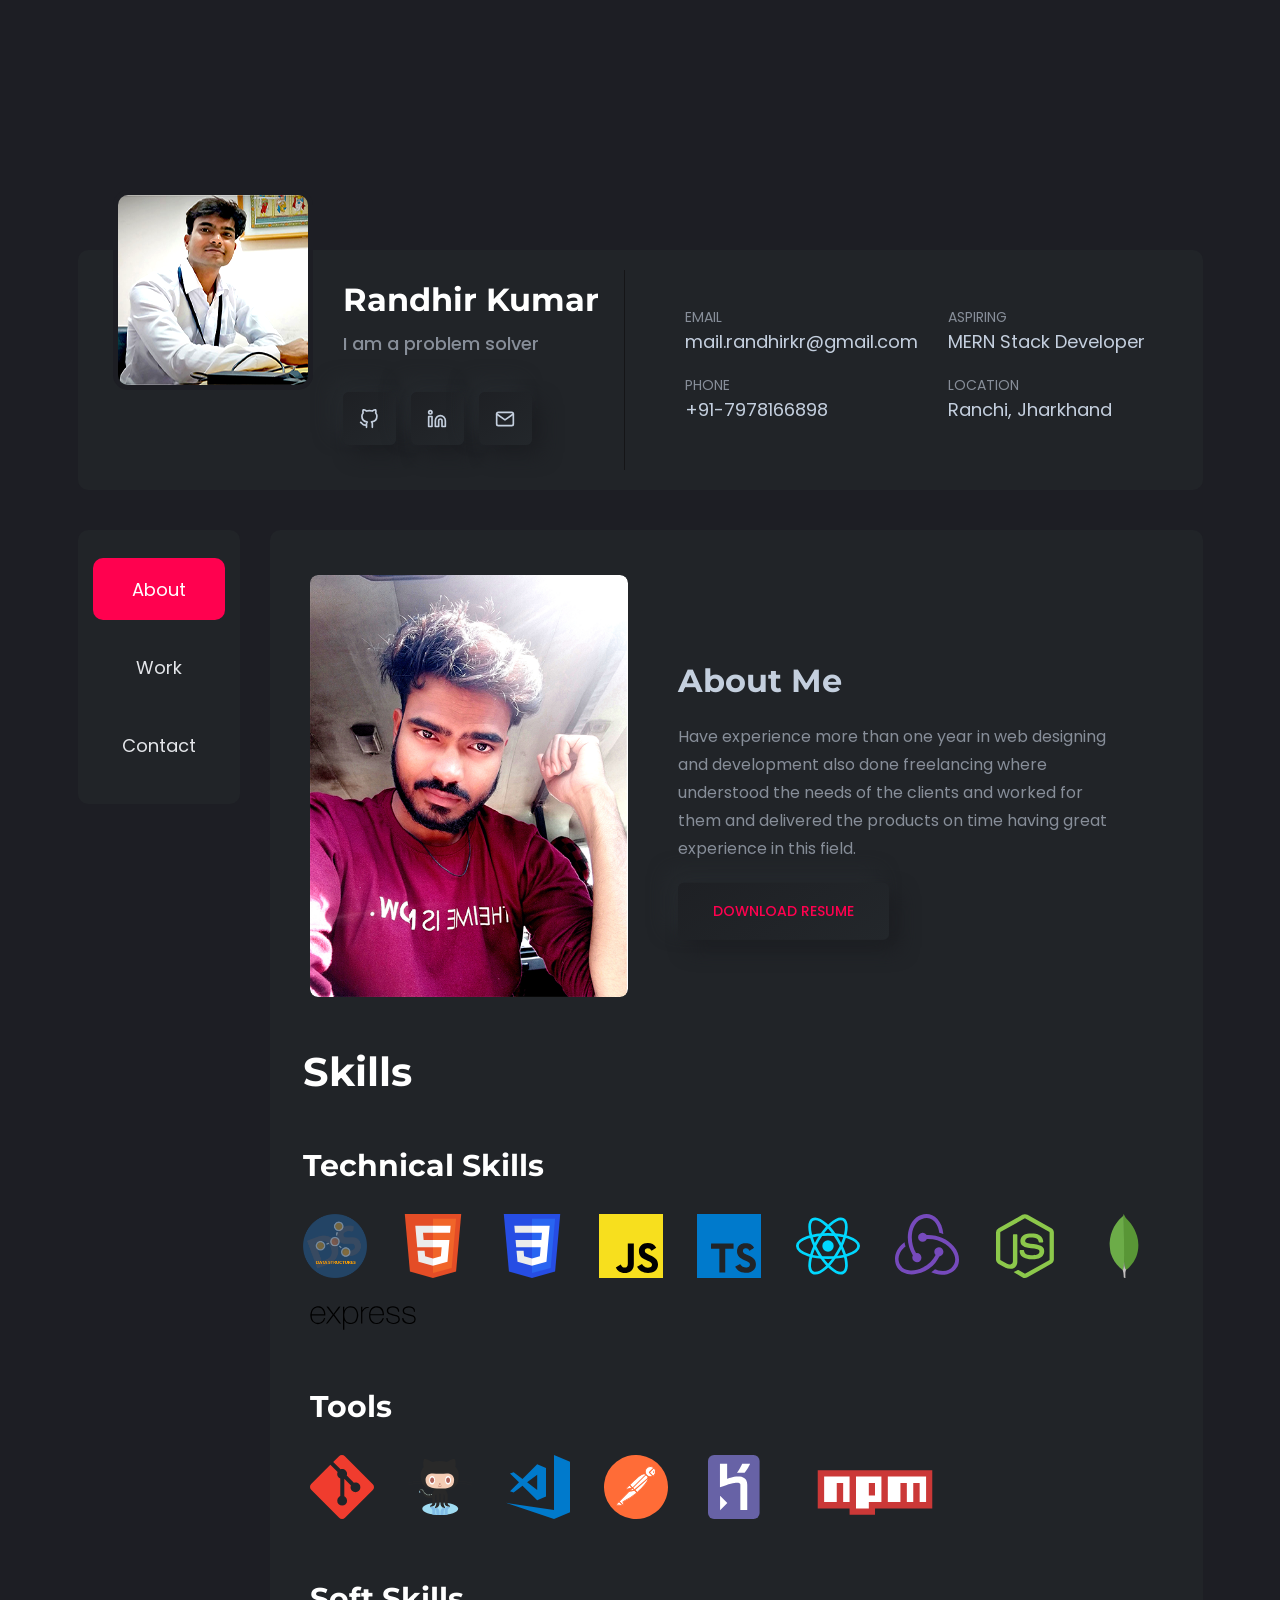
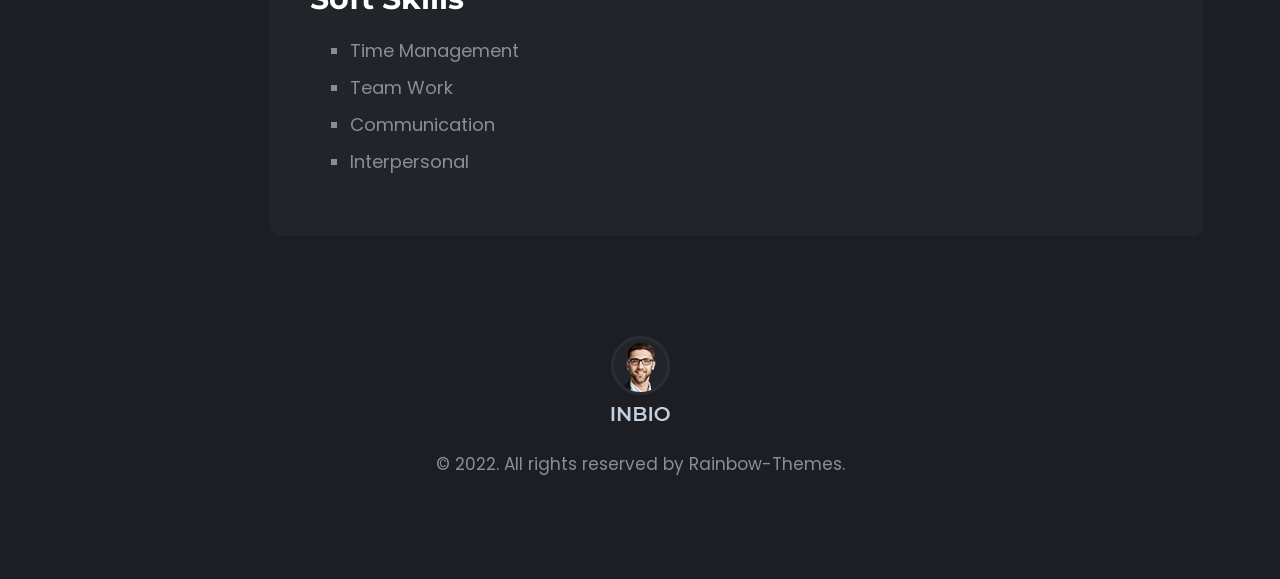
==== commit 03d6926e: "70% done" ====
--- a/index-technician.html
+++ b/index-technician.html
@@ -4,9 +4,7 @@
   <head>
     <meta charset="utf-8" />
     <meta http-equiv="x-ua-compatible" content="ie=edge" />
-    <title>
-      Home Technician || Inbio - Personal Portfolio Bootstrap-5 Template
-    </title>
+    <title>Randhir Kumar</title>
     <meta name="robots" content="noindex, follow" />
     <meta name="description" content="" />
     <meta
@@ -38,9 +36,7 @@
   >
     <div class="main-page-wrapper">
       <div class="rn-header-image-area">
-        <div class="bg_image--9 bg_image h-100">
-         
-        </div>
+        <div class="bg_image--9 bg_image h-100"></div>
       </div>
       <div class="rn-content-wrapper">
         <div class="container">
@@ -60,58 +56,17 @@
                         <a href="#"><i data-feather="github"></i></a>
                       </li>
                       <li class="instagram">
-                        <a href="#"
-                          ><svg
-                            xmlns="http://www.w3.org/2000/svg"
-                            width="24"
-                            height="24"
-                            viewBox="0 0 24 24"
-                            fill="none"
-                            stroke="currentColor"
-                            stroke-width="2"
-                            stroke-linecap="round"
-                            stroke-linejoin="round"
-                            class="feather feather-instagram"
-                          >
-                            <rect
-                              x="2"
-                              y="2"
-                              width="20"
-                              height="20"
-                              rx="5"
-                              ry="5"
-                            ></rect>
-                            <path
-                              d="M16 11.37A4 4 0 1 1 12.63 8 4 4 0 0 1 16 11.37z"
-                            ></path>
-                            <line
-                              x1="17.5"
-                              y1="6.5"
-                              x2="17.51"
-                              y2="6.5"
-                            ></line></svg
-                        ></a>
+                        <a href="#">
+                          <i data-feather="linkedin"></i>
+                        </a>
                       </li>
                       <li class="linkedin">
                         <a href="#"
-                          ><svg
-                            xmlns="http://www.w3.org/2000/svg"
-                            width="24"
-                            height="24"
-                            viewBox="0 0 24 24"
-                            fill="none"
-                            stroke="currentColor"
-                            stroke-width="2"
-                            stroke-linecap="round"
-                            stroke-linejoin="round"
-                            class="feather feather-linkedin"
                           >
-                            <path
-                              d="M16 8a6 6 0 0 1 6 6v7h-4v-7a2 2 0 0 0-2-2 2 2 0 0 0-2 2v7h-4v-7a6 6 0 0 1 6-6z"
-                            ></path>
-                            <rect x="2" y="9" width="4" height="12"></rect>
-                            <circle cx="4" cy="4" r="2"></circle></svg
-                        ></a>
+                          <i data-feather="mail"></i>
+                        </a>
+                      </li>
+                        </a>
                       </li>
                     </ul>
                   </div>
@@ -129,7 +84,7 @@
                 </ul>
                 <ul class="rn-header-content two">
                   <li>
-                    <span class="overhead">EXPERTISE</span>MERN Stack Developer
+                    <span class="overhead">ASPIRING</span>MERN Stack Developer
                   </li>
                   <li>
                     <span class="overhead">LOCATION</span>Ranchi, Jharkhand
@@ -161,7 +116,7 @@
                       >
                     </li>
 
-                    <li class="nav-item">
+                    <!-- <li class="nav-item">
                       <a
                         class="nav-link rn-nav"
                         id="v-pills-profile-tab"
@@ -171,7 +126,7 @@
                         aria-selected="true"
                         >Resume</a
                       >
-                    </li>
+                    </li> -->
 
                     <li class="nav-item">
                       <a
@@ -185,7 +140,7 @@
                       >
                     </li>
 
-                    <li class="nav-item">
+                    <!-- <li class="nav-item">
                       <a
                         class="nav-link rn-nav"
                         id="v-pills-settings-tabs"
@@ -195,7 +150,7 @@
                         aria-selected="true"
                         >Blog</a
                       >
-                    </li>
+                    </li> -->
 
                     <li class="nav-item">
                       <a
@@ -251,202 +206,172 @@
                             >
                               <div class="contant">
                                 <div class="section-title text-left">
-                                  <span class="subtitle"
+                                  <!-- <span class="subtitle"
                                     >Visit my portfolio & Hire me</span
-                                  >
+                                  > -->
                                   <h2 class="title small-h2">About Me</h2>
                                 </div>
                                 <p class="discription color-body">
-                                  Lorem ipsum dolor sit amet, consectetur
-                                  adipisicing elit. Eum in eos saepe ipsa
-                                  cupiditate accusantium voluptatibus quidem
-                                  nam, reprehenderit, et necessitatibus
-                                  adipisci.
+                                  Have experience more than one year in web
+                                  designing and development also done
+                                  freelancing where understood the needs of the
+                                  clients and worked for them and delivered the
+                                  products on time having great experience in
+                                  this field.
                                 </p>
-                                <ul class="about-skill-style mb--40">
-                                  <li>
-                                    <i data-feather="check"></i
-                                    ><span>Web Design Full stack </span>
-                                  </li>
-                                  <li>
-                                    <i data-feather="check"></i
-                                    ><span>24/7 Support </span>
-                                  </li>
-                                  <li>
-                                    <i data-feather="check"></i
-                                    ><span>Unlimited Revisions </span>
-                                  </li>
-                                </ul>
-                                <a class="rn-btn" href="#"
-                                  ><span>DOWNLOAD MY CV</span></a
+
+                                <a
+                                  class="rn-btn"
+                                  href="./assets/pdf/Randhir_Resume.pdf"
+                                  download
+                                  ><span>DOWNLOAD RESUME</span></a
                                 >
                               </div>
                             </div>
                           </div>
-                          <!-- what I am doing area -->
-                          <div class="row mt--50">
-                            <div class="col-12 text-center">
-                              <h6 class="title color-lightn mb--30">
-                                What I am Doing
-                              </h6>
-                            </div>
-                            <div class="col-lg-6 mb_sm--30 mb_md--30">
-                              <div class="service-card-one border-style">
-                                <div class="inner">
-                                  <i data-feather="edit"></i>
-                                  <h6 class="title color-lightn">
-                                    Web Design Full stack
-                                  </h6>
-                                  <p class="describe">
-                                    Lorem ipsum, dolor sit amet consectetur
-                                    adipisicing elit. Inventore dolorum atque
-                                    dicta distinctio mollitia fuga.
-                                  </p>
-                                </div>
-                              </div>
-                            </div>
-                            <div class="col-lg-6">
-                              <div class="service-card-one border-style">
-                                <div class="inner">
-                                  <i data-feather="cast"></i>
-                                  <h6 class="title color-lightn">Web Design</h6>
-                                  <p class="describe">
-                                    Lorem ipsum, dolor sit amet consectetur
-                                    adipisicing elit. Inventore dolorum atque
-                                    dicta distinctio mollitia fuga.
-                                  </p>
-                                </div>
-                              </div>
-                            </div>
-                          </div>
-                          <!-- what I am doing area End -->
-                          <div class="row mt--50">
-                            <!-- Brand style three -->
-                            <div class="rn-brand-area">
-                              <div class="container">
-                                <div class="row mb--30">
-                                  <div class="col-12 text-center">
-                                    <h6 class="title color-lightn m--0">
-                                      Our trusted Clients
-                                    </h6>
-                                  </div>
-                                </div>
-                                <div class="row">
-                                  <div class="brand-wrapper-three mb_dec--30">
-                                    <!-- Start Single Brand  -->
-                                    <div
-                                      data-aos="fade-up"
-                                      data-aos-duration="1000"
-                                      data-aos-delay="300"
-                                      data-aos-once="true"
-                                      class="rn-brand flex-basis-style-1"
-                                    >
-                                      <div
-                                        class="border-style shadow-none inner smlg-brand text-center"
-                                      >
-                                        <div class="thumbnail">
-                                          <a href="#"
-                                            ><img
-                                              src="assets/images/client/png/client1.png"
-                                              alt="Client-image"
-                                          /></a>
-                                        </div>
-                                        <div class="seperator"></div>
-                                        <div class="client-name">
-                                          <span
-                                            ><a href="#">Marth Smiths</a></span
-                                          >
-                                        </div>
-                                      </div>
-                                    </div>
-                                    <!-- End Single Brand  -->
-                                    <!-- Start Single Brand  -->
-                                    <div
-                                      data-aos="fade-up"
-                                      data-aos-duration="1000"
-                                      data-aos-delay="400"
-                                      data-aos-once="true"
-                                      class="rn-brand flex-basis-style-1"
-                                    >
-                                      <div
-                                        class="border-style shadow-none inner smlg-brand text-center"
-                                      >
-                                        <div class="thumbnail">
-                                          <a href="#"
-                                            ><img
-                                              src="assets/images/client/png/client1.png"
-                                              alt="Client-image"
-                                          /></a>
-                                        </div>
-                                        <div class="seperator"></div>
-                                        <div class="client-name">
-                                          <span
-                                            ><a href="#">Marth Smiths</a></span
-                                          >
-                                        </div>
-                                      </div>
-                                    </div>
-                                    <!-- End Single Brand  -->
-                                    <!-- Start Single Brand  -->
-                                    <div
-                                      data-aos="fade-up"
-                                      data-aos-duration="1000"
-                                      data-aos-delay="500"
-                                      data-aos-once="true"
-                                      class="rn-brand flex-basis-style-1"
-                                    >
-                                      <div
-                                        class="border-style shadow-none inner smlg-brand text-center"
-                                      >
-                                        <div class="thumbnail">
-                                          <a href="#"
-                                            ><img
-                                              src="assets/images/client/png/client1.png"
-                                              alt="Client-image"
-                                          /></a>
-                                        </div>
-                                        <div class="seperator"></div>
-                                        <div class="client-name">
-                                          <span
-                                            ><a href="#">Marth Smiths</a></span
-                                          >
-                                        </div>
-                                      </div>
-                                    </div>
-                                    <!-- End Single Brand  -->
-                                    <!-- Start Single Brand  -->
-                                    <div
-                                      data-aos="fade-up"
-                                      data-aos-duration="1000"
-                                      data-aos-delay="100"
-                                      data-aos-once="true"
-                                      class="rn-brand flex-basis-style-1"
-                                    >
-                                      <div
-                                        class="border-style shadow-none inner smlg-brand text-center"
-                                      >
-                                        <div class="thumbnail">
-                                          <a href="#"
-                                            ><img
-                                              src="assets/images/client/png/client1.png"
-                                              alt="Client-image"
-                                          /></a>
-                                        </div>
-                                        <div class="seperator"></div>
-                                        <div class="client-name">
-                                          <span
-                                            ><a href="#">Marth Smiths</a></span
-                                          >
-                                        </div>
-                                      </div>
-                                    </div>
-                                    <!-- End Single Brand  -->
-                                  </div>
-                                </div>
-                              </div>
-                            </div>
-                            <!-- Brand style three End -->
-                          </div>
+                         <!-- resume area End -->
+                         <div class="row mt--50">
+                          <!-- Start Single Progressbar  -->
+                          <h4 class="maintitle"> Skills</h4>
+                          <h5 class="maintitle mt--30"> Technical Skills</h5>
+                            <div style="display:flex;gap:4%;flex-wrap: wrap;margin:auto;">
+
+                                <!-- Start Single Progress Charts -->
+                                <div class="progress-charts mt--10">
+                                    
+                                  <img width="64" height="64" src="./assets/images/icon/dsa.png" alt="DSA">
+                                 </div>
+                                 <!-- End Single Progress Charts -->
+
+                                 <!-- Start Single Progress Charts -->
+                                 <div class="progress-charts mt--10">
+                                  
+                                 <img src="./assets/images/icon/w3_html5-icon.svg" alt="">
+                                </div>
+                                <!-- End Single Progress Charts -->
+
+                                 <!-- Start Single Progress Charts -->
+                                 <div class="progress-charts mt--10">
+                                  
+                                 <img src="./assets/images/icon/w3_css-icon.svg" alt="">
+                                </div>
+                                <!-- End Single Progress Charts -->
+                                 <!-- Start Single Progress Charts -->
+                                 <div class="progress-charts mt--10">
+                                  <!-- <h6 class="heading heading-h6">Javascript</h6> -->
+                                 <img width="64" height="64" src="./assets/images/icon/javascript_96690a83df.svg" alt="">
+                                </div>
+                                <!-- End Single Progress Charts -->
+                                 <!-- Start Single Progress Charts -->
+                                 <div class="progress-charts mt--10">
+                                  
+                                 <img src="./assets/images/icon/typescriptlang-icon.svg" alt="">
+                                </div>
+                                <!-- End Single Progress Charts -->
+                                 <!-- Start Single Progress Charts -->
+                                 <div class="progress-charts mt--10">
+                                  
+                                 <img src="./assets/images/icon/reactjs-icon.svg" alt="">
+                                </div>
+                                <!-- End Single Progress Charts -->
+                                 <!-- Start Single Progress Charts -->
+                                 <div class="progress-charts mt--10">
+                                  
+                                  <img width="64" height="64" src="./assets/images/icon/redux.svg" alt="">
+                                 </div>
+                                 <!-- End Single Progress Charts -->
+                                <!-- Start Single Progress Charts -->
+                                 <div class="progress-charts mt--10">
+                                  
+                                 <img src="./assets/images/icon/nodejs-icon.svg" alt="">
+                                </div>
+                                <!-- End Single Progress Charts -->
+                                <!-- Start Single Progress Charts -->
+                                <div class="progress-charts mt--10">
+                                  
+                                 <img src="./assets/images/icon/mongodb-icon.svg" alt="">
+                                </div>
+                                <!-- End Single Progress Charts -->
+                                 <!-- Start Single Progress Charts -->
+                                 <div class="progress-charts mt--10">
+                                 
+                                 <img src="./assets/images/icon/expressjs-ar21.svg" alt="">
+                                </div>
+                                <!-- End Single Progress Charts -->
+                                 
+                            </div>
+                        
+                          <!-- Start Single Progressbar  -->
+                          <div class="col-lg-12 col-md-6 col-12 mt--40">
+                            <div class="progress-wrapper">
+                              <div class="content">
+                                <h5 class="maintitle">Tools</h5>
+                                <div style="display:flex;gap:4%;flex-wrap: wrap;margin:auto;">
+                               
+
+                                  <!-- Start Single Progress Charts -->
+                                  <div class="progress-charts mt--10">
+                                   
+                                  <img src="./assets/images/icon/git-scm-icon.svg" alt="">
+                                 </div>
+                                 <!-- End Single Progress Charts -->
+
+                                  <!-- Start Single Progress Charts -->
+                                  <div class="progress-charts mt--10">
+                                   
+                                  <img src="./assets/images/icon/github-icon.svg" alt="">
+                                 </div>
+                                 <!-- End Single Progress Charts -->
+                               
+                                  <!-- Start Single Progress Charts -->
+                                  <div class="progress-charts mt--10">
+                                   
+                                  <img src="./assets/images/icon/visualstudio_code-icon.svg" alt="">
+                                 </div>
+                                 <!-- End Single Progress Charts -->
+                                 <!-- Start Single Progress Charts -->
+                                 <div class="progress-charts mt--10">
+                                   
+                                  <img src="./assets/images/icon/getpostman-icon.svg" alt="">
+                                 </div>
+                                 <!-- End Single Progress Charts -->
+                                 <!-- Start Single Progress Charts -->
+                                 <div class="progress-charts mt--10">
+                                   
+                                  <img height="100" src="./assets/images/icon/heroku-icon.svg" alt="">
+                                 </div>
+                                 <!-- End Single Progress Charts -->
+                                 <!-- Start Single Progress Charts -->
+                                 <div class="progress-charts mt--10">
+                                   
+                                  <img width="150" src="./assets/images/icon/npmjs-ar21.svg" alt="">
+                                 </div>
+                                 <!-- End Single Progress Charts -->
+                                
+                                  
+                             </div>
+                               
+                        </div>
+                      </div>
+                    </div>
+                    <!-- End about Area -->
+                    <!-- Start Single Progressbar  -->
+                    <div class="col-lg-12 col-md-6 col-12 mt--50">
+                      <div class="progress-wrapper">
+                        <div class="content">
+                          <h5 class="maintitle">Soft Skills</h5>
+                          <ul>
+                            <li>Time Management</li>
+                            <li>Team Work</li>
+                            <li>Communication</li>
+                            <li>Interpersonal</li>
+                          </ul>
+                         
+                  </div>
+                </div>
+              </div>
+              <!-- End about Area -->
+                  </div>
                         </div>
                       </div>
                       <!-- End about Area -->
@@ -467,8 +392,8 @@
                                 <!-- Start Skill List Area  -->
                                 <div class="col-lg-6 col-md-12 col-12">
                                   <div class="content">
-                                    <span class="subtitle">2007 - 2010</span>
-                                    <h4 class="maintitle">Education Quality</h4>
+                                    <!-- <span class="subtitle">2007 - 2010</span> -->
+                                    <h4 class="maintitle">Education</h4>
                                     <div
                                       class="experience-list padding-none border-none"
                                     >
@@ -539,7 +464,7 @@
                                   class="col-lg-6 col-md-12 col-12 mt_md--60 mt_sm--60"
                                 >
                                   <div class="content">
-                                    <span class="subtitle">2007 - 2010</span>
+                                    <!-- <span class="subtitle">2007 - 2010</span> -->
                                     <h4 class="maintitle">Job Experience</h4>
                                     <div
                                       class="experience-list padding-none border-none"
@@ -813,7 +738,7 @@
                               <div
                                 class="rn-portfolio"
                                 data-bs-toggle="modal"
-                                data-bs-target="#exampleModalCenter"
+                                data-bs-target="#kfc"
                               >
                                 <div class="inner">
                                   <div class="thumbnail">
@@ -827,22 +752,20 @@
                                   <div class="content">
                                     <div class="category-info">
                                       <div class="category-list">
-                                        <a href="javascript:void(0)"
-                                          >Development</a
-                                        >
+                                        <a href="javascript:void(0)">Website</a>
                                       </div>
                                       <div class="meta">
-                                        <span
+                                        <!-- <span
                                           ><a href="javascript:void(0)"
                                             ><i class="feather-heart"></i
                                           ></a>
                                           600</span
-                                        >
+                                        > -->
                                       </div>
                                     </div>
                                     <h4 class="title">
                                       <a href="javascript:void(0)"
-                                        >The services provide for design
+                                        >KFC Website clone.
                                         <i class="feather-arrow-up-right"></i
                                       ></a>
                                     </h4>
@@ -862,7 +785,7 @@
                               <div
                                 class="rn-portfolio"
                                 data-bs-toggle="modal"
-                                data-bs-target="#exampleModalCenter"
+                                data-bs-target="#GeekBuying"
                               >
                                 <div class="inner">
                                   <div class="thumbnail">
@@ -876,23 +799,20 @@
                                   <div class="content">
                                     <div class="category-info">
                                       <div class="category-list">
-                                        <a href="javascript:void(0)"
-                                          >Application</a
-                                        >
+                                        <a href="javascript:void(0)">Website</a>
                                       </div>
                                       <div class="meta">
-                                        <span
+                                        <!-- <span
                                           ><a href="javascript:void(0)"
                                             ><i class="feather-heart"></i
                                           ></a>
-                                          750</span
-                                        >
+                                          750</span 
+                                        > -->
                                       </div>
                                     </div>
                                     <h4 class="title">
                                       <a href="javascript:void(0)"
-                                        >Mobile app landing design & app
-                                        maintain<i
+                                        >GeekBuying Website Clone.<i
                                           class="feather-arrow-up-right"
                                         ></i
                                       ></a>
@@ -913,7 +833,7 @@
                               <div
                                 class="rn-portfolio"
                                 data-bs-toggle="modal"
-                                data-bs-target="#exampleModalCenter"
+                                data-bs-target="#DotandKey"
                               >
                                 <div class="inner">
                                   <div class="thumbnail">
@@ -927,171 +847,21 @@
                                   <div class="content">
                                     <div class="category-info">
                                       <div class="category-list">
-                                        <a href="javascript:void(0)"
-                                          >Photoshop</a
-                                        >
+                                        <a href="javascript:void(0)">Website</a>
                                       </div>
                                       <div class="meta">
-                                        <span
+                                        <!-- <span
                                           ><a href="javascript:void(0)"
                                             ><i class="feather-heart"></i
                                           ></a>
                                           630</span
-                                        >
+                                        > -->
                                       </div>
                                     </div>
                                     <h4 class="title">
                                       <a href="javascript:void(0)"
-                                        >Logo design creativity & Application
+                                        >DOT & KEY Website clone.
                                         <i class="feather-arrow-up-right"></i
-                                      ></a>
-                                    </h4>
-                                  </div>
-                                </div>
-                              </div>
-                            </div>
-                            <!-- End Single Portfolio -->
-
-                            <!-- Start Single Portfolio -->
-                            <div
-                              data-aos="fade-up"
-                              data-aos-delay="100"
-                              data-aos-once="true"
-                              class="col-lg-6 col-xl-4 col-md-6 col-12 mt--30 mt_md--30 mt_sm--30"
-                            >
-                              <div
-                                class="rn-portfolio"
-                                data-bs-toggle="modal"
-                                data-bs-target="#exampleModalCenter"
-                              >
-                                <div class="inner">
-                                  <div class="thumbnail">
-                                    <a href="javascript:void(0)">
-                                      <img
-                                        src="assets/images/portfolio/portfolio-04.jpg"
-                                        alt="Personal Portfolio Images"
-                                      />
-                                    </a>
-                                  </div>
-                                  <div class="content">
-                                    <div class="category-info">
-                                      <div class="category-list">
-                                        <a href="javascript:void(0)">Figma</a>
-                                      </div>
-                                      <div class="meta">
-                                        <span
-                                          ><a href="javascript:void(0)"
-                                            ><i class="feather-heart"></i
-                                          ></a>
-                                          360</span
-                                        >
-                                      </div>
-                                    </div>
-                                    <h4 class="title">
-                                      <a href="javascript:void(0)"
-                                        >Mobile app landing design & Services<i
-                                          class="feather-arrow-up-right"
-                                        ></i
-                                      ></a>
-                                    </h4>
-                                  </div>
-                                </div>
-                              </div>
-                            </div>
-                            <!-- End Single Portfolio -->
-
-                            <!-- Start Single Portfolio -->
-                            <div
-                              data-aos="fade-up"
-                              data-aos-delay="300"
-                              data-aos-once="true"
-                              class="col-lg-6 col-xl-4 col-md-6 col-12 mt--30 mt_md--30 mt_sm--30"
-                            >
-                              <div
-                                class="rn-portfolio"
-                                data-bs-toggle="modal"
-                                data-bs-target="#exampleModalCenter"
-                              >
-                                <div class="inner">
-                                  <div class="thumbnail">
-                                    <a href="javascript:void(0)">
-                                      <img
-                                        src="assets/images/portfolio/portfolio-05.jpg"
-                                        alt="Personal Portfolio Images"
-                                      />
-                                    </a>
-                                  </div>
-                                  <div class="content">
-                                    <div class="category-info">
-                                      <div class="category-list">
-                                        <a href="javascript:void(0)"
-                                          >Web Design</a
-                                        >
-                                      </div>
-                                      <div class="meta">
-                                        <span
-                                          ><a href="javascript:void(0)"
-                                            ><i class="feather-heart"></i
-                                          ></a>
-                                          280</span
-                                        >
-                                      </div>
-                                    </div>
-                                    <h4 class="title">
-                                      <a href="javascript:void(0)"
-                                        >Design for tecnology,service<i
-                                          class="feather-arrow-up-right"
-                                        ></i
-                                      ></a>
-                                    </h4>
-                                  </div>
-                                </div>
-                              </div>
-                            </div>
-                            <!-- End Single Portfolio -->
-
-                            <!-- Start Single Portfolio -->
-                            <div
-                              data-aos="fade-up"
-                              data-aos-delay="500"
-                              data-aos-once="true"
-                              class="col-lg-6 col-xl-4 col-md-6 col-12 mt--30 mt_md--30 mt_sm--30"
-                            >
-                              <div
-                                class="rn-portfolio"
-                                data-bs-toggle="modal"
-                                data-bs-target="#exampleModalCenter"
-                              >
-                                <div class="inner">
-                                  <div class="thumbnail">
-                                    <a href="javascript:void(0)">
-                                      <img
-                                        src="assets/images/portfolio/portfolio-06.jpg"
-                                        alt="Personal Portfolio Images"
-                                      />
-                                    </a>
-                                  </div>
-                                  <div class="content">
-                                    <div class="category-info">
-                                      <div class="category-list">
-                                        <a href="javascript:void(0)"
-                                          >Web Design</a
-                                        >
-                                      </div>
-                                      <div class="meta">
-                                        <span
-                                          ><a href="javascript:void(0)"
-                                            ><i class="feather-heart"></i
-                                          ></a>
-                                          690</span
-                                        >
-                                      </div>
-                                    </div>
-                                    <h4 class="title">
-                                      <a href="javascript:void(0)"
-                                        >App for tecnology & services<i
-                                          class="feather-arrow-up-right"
-                                        ></i
                                       ></a>
                                     </h4>
                                   </div>
@@ -1103,7 +873,7 @@
                           <div class="row mt--40">
                             <div class="col-12 text-center">
                               <a class="rn-btn" href="#"
-                                >See More <i class="feather-loader"></i
+                                >See More<i class="feather-loader"></i
                               ></a>
                             </div>
                           </div>
@@ -1471,9 +1241,7 @@
                                     <a href="#"
                                       ><i data-feather="linkedin"></i
                                     ></a>
-                                    <a href="#"
-                                      ><i data-feather="instagram"></i
-                                    ></a>
+                                    <a href="#"><i data-feather="mail"></i></a>
                                   </div>
                                 </div>
                               </div>
@@ -1613,7 +1381,7 @@
     <!-- Modal Portfolio Body area Start -->
     <div
       class="modal fade"
-      id="exampleModalCenter"
+      id="kfc"
       tabindex="-1"
       role="dialog"
       aria-hidden="true"
@@ -1646,8 +1414,145 @@
 
               <div class="col-lg-6">
                 <div class="text-content">
+                  <h3><span>Featured - Design</span> KFC Website clone.</h3>
+                  <p class="mb--30">
+                    Lorem ipsum dolor sit amet consectetur adipisicing elit.
+                    Cupiditate distinctio assumenda explicabo veniam temporibus
+                    eligendi.
+                  </p>
+                  <p>
+                    Consectetur adipisicing elit. Cupiditate distinctio
+                    assumenda. dolorum alias suscipit rerum maiores aliquam
+                    earum odit, nihil culpa quas iusto hic minus!
+                  </p>
+                  <div class="button-group mt--20">
+                    <a href="#" class="rn-btn thumbs-icon">
+                      <span>LIKE THIS</span>
+                      <i data-feather="thumbs-up"></i>
+                    </a>
+                    <a href="#" class="rn-btn">
+                      <span>VIEW PROJECT</span>
+                      <i data-feather="chevron-right"></i>
+                    </a>
+                  </div>
+                </div>
+                <!-- End of .text-content -->
+              </div>
+            </div>
+            <!-- End of .row Body-->
+          </div>
+        </div>
+      </div>
+    </div>
+    <!-- End Modal Portfolio area -->
+    <!-- Modal Portfolio Body area Start -->
+    <div
+      class="modal fade"
+      id="GeekBuying"
+      tabindex="-1"
+      role="dialog"
+      aria-hidden="true"
+    >
+      <div class="modal-dialog modal-dialog-centered" role="document">
+        <div class="modal-content">
+          <div class="modal-header">
+            <button
+              type="button"
+              class="close"
+              data-bs-dismiss="modal"
+              aria-label="Close"
+            >
+              <span aria-hidden="true"><i data-feather="x"></i></span>
+            </button>
+          </div>
+          <div class="modal-body">
+            <div class="row align-items-center">
+              <div class="col-lg-6">
+                <div class="portfolio-popup-thumbnail">
+                  <div class="image">
+                    <img
+                      class="w-100"
+                      src="assets/images/portfolio/portfolio-04.jpg"
+                      alt="slide"
+                    />
+                  </div>
+                </div>
+              </div>
+
+              <div class="col-lg-6">
+                <div class="text-content">
                   <h3>
-                    <span>Featured - Design</span> App Design Development.
+                    <span>Featured - Development</span> GeekBuying Website
+                    clone.
+                  </h3>
+                  <p class="mb--30">
+                    Lorem ipsum dolor sit amet consectetur adipisicing elit.
+                    Cupiditate distinctio assumenda explicabo veniam temporibus
+                    eligendi.
+                  </p>
+                  <p>
+                    Consectetur adipisicing elit. Cupiditate distinctio
+                    assumenda. dolorum alias suscipit rerum maiores aliquam
+                    earum odit, nihil culpa quas iusto hic minus!
+                  </p>
+                  <div class="button-group mt--20">
+                    <a href="#" class="rn-btn thumbs-icon">
+                      <span>LIKE THIS</span>
+                      <i data-feather="thumbs-up"></i>
+                    </a>
+                    <a href="#" class="rn-btn">
+                      <span>VIEW PROJECT</span>
+                      <i data-feather="chevron-right"></i>
+                    </a>
+                  </div>
+                </div>
+                <!-- End of .text-content -->
+              </div>
+            </div>
+            <!-- End of .row Body-->
+          </div>
+        </div>
+      </div>
+    </div>
+    <!-- End Modal Portfolio area -->
+    <!-- Modal Portfolio Body area Start -->
+    <div
+      class="modal fade"
+      id="DotandKey"
+      tabindex="-1"
+      role="dialog"
+      aria-hidden="true"
+    >
+      <div class="modal-dialog modal-dialog-centered" role="document">
+        <div class="modal-content">
+          <div class="modal-header">
+            <button
+              type="button"
+              class="close"
+              data-bs-dismiss="modal"
+              aria-label="Close"
+            >
+              <span aria-hidden="true"><i data-feather="x"></i></span>
+            </button>
+          </div>
+          <div class="modal-body">
+            <div class="row align-items-center">
+              <div class="col-lg-6">
+                <div class="portfolio-popup-thumbnail">
+                  <div class="image">
+                    <img
+                      class="w-100"
+                      src="assets/images/portfolio/portfolio-04.jpg"
+                      alt="slide"
+                    />
+                  </div>
+                </div>
+              </div>
+
+              <div class="col-lg-6">
+                <div class="text-content">
+                  <h3>
+                    <span>Featured - Development</span> DOT & KEY Website clone.
                   </h3>
                   <p class="mb--30">
                     Lorem ipsum dolor sit amet consectetur adipisicing elit.
@@ -1797,926 +1702,7 @@
 
     <!-- End Right Demo  -->
 
-    <!-- Start Modal Area  -->
-    <div class="demo-modal-area">
-      <div class="wrapper">
-        <div class="close-icon">
-          <button class="demo-close-btn">
-            <span class="feather-x"></span>
-          </button>
-        </div>
-        <div class="rn-modal-inner">
-          <div class="demo-top text-center">
-            <h4 class="title">InBio</h4>
-            <p class="subtitle">
-              Its a personal portfolio template. You can built any personal
-              website easily.
-            </p>
-          </div>
-          <ul class="popuptab-area nav nav-tabs" id="popuptab" role="tablist">
-            <li class="nav-item">
-              <a
-                class="nav-link active demo-dark"
-                id="demodark-tab"
-                data-bs-toggle="tab"
-                href="#demodark"
-                role="tab"
-                aria-controls="demodark"
-                aria-selected="true"
-                >Dark Demo</a
-              >
-            </li>
-            <li class="nav-item">
-              <a
-                class="nav-link demo-light"
-                id="demolight-tab"
-                data-bs-toggle="tab"
-                href="#demolight"
-                role="tab"
-                aria-controls="demolight"
-                aria-selected="false"
-                >Light Demo</a
-              >
-            </li>
-          </ul>
-          <div class="tab-content" id="popuptabContent">
-            <div
-              class="tab-pane show active"
-              id="demodark"
-              role="tabpanel"
-              aria-labelledby="demodark-tab"
-            >
-              <div class="content">
-                <div class="row">
-                  <!-- Start Single Content  -->
-                  <div class="col-lg-4 col-md-6 col-12">
-                    <div class="single-demo">
-                      <div class="inner">
-                        <div class="thumbnail">
-                          <a href="index.html">
-                            <img
-                              class="w-100"
-                              src="assets/images/demo/main-demo.png"
-                              alt="Personal Portfolio"
-                            />
-                            <span class="overlay-content">
-                              <span class="overlay-text"
-                                >View Demo <i class="feather-external-link"></i
-                              ></span>
-                            </span>
-                          </a>
-                        </div>
-                        <div class="inner">
-                          <h3 class="title">
-                            <a href="index.html">Main Demo</a>
-                          </h3>
-                        </div>
-                      </div>
-                    </div>
-                  </div>
-                  <!-- End Single Content  -->
-
-                  <!-- Start Single Content  -->
-                  <div class="col-lg-4 col-md-6 col-12">
-                    <div class="single-demo">
-                      <div class="inner badge-2">
-                        <div class="thumbnail">
-                          <a href="index-technician.html">
-                            <img
-                              class="w-100"
-                              src="assets/images/demo/index-technician.png"
-                              alt="Personal Portfolio"
-                            />
-                            <span class="overlay-content">
-                              <span class="overlay-text"
-                                >View Demo <i class="feather-external-link"></i
-                              ></span>
-                            </span>
-                          </a>
-                        </div>
-                        <div class="inner">
-                          <h3 class="title">
-                            <a href="index-technician.html">Technician</a>
-                          </h3>
-                        </div>
-                      </div>
-                    </div>
-                  </div>
-                  <!-- End Single Content  -->
-
-                  <!-- Start Single Content  -->
-                  <div class="col-lg-4 col-md-6 col-12">
-                    <div class="single-demo">
-                      <div class="inner badge-2">
-                        <div class="thumbnail">
-                          <a href="index-model.html">
-                            <img
-                              class="w-100"
-                              src="assets/images/demo/home-model-v2.png"
-                              alt="Personal Portfolio"
-                            />
-                            <span class="overlay-content">
-                              <span class="overlay-text"
-                                >View Demo <i class="feather-external-link"></i
-                              ></span>
-                            </span>
-                          </a>
-                        </div>
-                        <div class="inner">
-                          <h3 class="title">
-                            <a href="index-model.html">Model</a>
-                          </h3>
-                        </div>
-                      </div>
-                    </div>
-                  </div>
-                  <!-- End Single Content  -->
-
-                  <!-- Start Single Content  -->
-                  <div class="col-lg-4 col-md-6 col-12">
-                    <div class="single-demo">
-                      <div class="inner badge-1">
-                        <div class="thumbnail">
-                          <a href="home-consulting.html">
-                            <img
-                              class="w-100"
-                              src="assets/images/demo/home-consulting.png"
-                              alt="Personal Portfolio"
-                            />
-                            <span class="overlay-content">
-                              <span class="overlay-text"
-                                >View Demo <i class="feather-external-link"></i
-                              ></span>
-                            </span>
-                          </a>
-                        </div>
-                        <div class="inner">
-                          <h3 class="title">
-                            <a href="home-consulting.html">Consulting</a>
-                          </h3>
-                        </div>
-                      </div>
-                    </div>
-                  </div>
-                  <!-- End Single Content  -->
-
-                  <!-- Start Single Content  -->
-                  <div class="col-lg-4 col-md-6 col-12">
-                    <div class="single-demo">
-                      <div class="inner badge-1">
-                        <div class="thumbnail">
-                          <a href="fashion-designer.html">
-                            <img
-                              class="w-100"
-                              src="assets/images/demo/fashion-designer.png"
-                              alt="Personal Portfolio"
-                            />
-                            <span class="overlay-content">
-                              <span class="overlay-text"
-                                >View Demo <i class="feather-external-link"></i
-                              ></span>
-                            </span>
-                          </a>
-                        </div>
-                        <div class="inner">
-                          <h3 class="title">
-                            <a href="fashion-designer.html">Fashion Designer</a>
-                          </h3>
-                        </div>
-                      </div>
-                    </div>
-                  </div>
-                  <!-- End Single Content  -->
-
-                  <!-- Start Single Content  -->
-                  <div class="col-lg-4 col-md-6 col-12">
-                    <div class="single-demo">
-                      <div class="inner">
-                        <div class="thumbnail">
-                          <a href="index-developer.html">
-                            <img
-                              class="w-100"
-                              src="assets/images/demo/developer.png"
-                              alt="Personal Portfolio"
-                            />
-                            <span class="overlay-content">
-                              <span class="overlay-text"
-                                >View Demo <i class="feather-external-link"></i
-                              ></span>
-                            </span>
-                          </a>
-                        </div>
-                        <div class="inner">
-                          <h3 class="title">
-                            <a href="index-developer.html">Developer</a>
-                          </h3>
-                        </div>
-                      </div>
-                    </div>
-                  </div>
-                  <!-- End Single Content  -->
-
-                  <!-- Start Single Content  -->
-                  <div class="col-lg-4 col-md-6 col-12">
-                    <div class="single-demo">
-                      <div class="inner">
-                        <div class="thumbnail">
-                          <a href="instructor-fitness.html">
-                            <img
-                              class="w-100"
-                              src="assets/images/demo/instructor-fitness.png"
-                              alt="Personal Portfolio"
-                            />
-                            <span class="overlay-content">
-                              <span class="overlay-text"
-                                >View Demo <i class="feather-external-link"></i
-                              ></span>
-                            </span>
-                          </a>
-                        </div>
-                        <div class="inner">
-                          <h3 class="title">
-                            <a href="instructor-fitness.html"
-                              >Fitness Instructor</a
-                            >
-                          </h3>
-                        </div>
-                      </div>
-                    </div>
-                  </div>
-                  <!-- End Single Content  -->
-                  <!-- Start Single Content  -->
-                  <div class="col-lg-4 col-md-6 col-12">
-                    <div class="single-demo">
-                      <div class="inner badge-1">
-                        <div class="thumbnail">
-                          <a href="home-web-Developer.html">
-                            <img
-                              class="w-100"
-                              src="assets/images/demo/home-model.png"
-                              alt="Personal Portfolio"
-                            />
-                            <span class="overlay-content">
-                              <span class="overlay-text"
-                                >View Demo <i class="feather-external-link"></i
-                              ></span>
-                            </span>
-                          </a>
-                        </div>
-                        <div class="inner">
-                          <h3 class="title">
-                            <a href="home-web-Developer.html">Web Developer</a>
-                          </h3>
-                        </div>
-                      </div>
-                    </div>
-                  </div>
-                  <!-- End Single Content  -->
-
-                  <!-- Start Single Content  -->
-                  <div class="col-lg-4 col-md-6 col-12">
-                    <div class="single-demo">
-                      <div class="inner">
-                        <div class="thumbnail">
-                          <a href="home-designer.html">
-                            <img
-                              class="w-100"
-                              src="assets/images/demo/home-video.png"
-                              alt="Personal Portfolio"
-                            />
-                            <span class="overlay-content">
-                              <span class="overlay-text"
-                                >View Demo <i class="feather-external-link"></i
-                              ></span>
-                            </span>
-                          </a>
-                        </div>
-                        <div class="inner">
-                          <h3 class="title">
-                            <a href="home-designer.html">Designer</a>
-                          </h3>
-                        </div>
-                      </div>
-                    </div>
-                  </div>
-                  <!-- End Single Content  -->
-
-                  <!-- Start Single Content  -->
-                  <div class="col-lg-4 col-md-6 col-12">
-                    <div class="single-demo">
-                      <div class="inner">
-                        <div class="thumbnail">
-                          <a href="home-content-writer.html">
-                            <img
-                              class="w-100"
-                              src="assets/images/demo/text-rotet.png"
-                              alt="Personal Portfolio"
-                            />
-                            <span class="overlay-content">
-                              <span class="overlay-text"
-                                >View Demo <i class="feather-external-link"></i
-                              ></span>
-                            </span>
-                          </a>
-                        </div>
-                        <div class="inner">
-                          <h3 class="title">
-                            <a href="home-content-writer.html"
-                              >Content Writter</a
-                            >
-                          </h3>
-                        </div>
-                      </div>
-                    </div>
-                  </div>
-                  <!-- End Single Content  -->
-
-                  <!-- Start Single Content  -->
-                  <div class="col-lg-4 col-md-6 col-12">
-                    <div class="single-demo">
-                      <div class="inner">
-                        <div class="thumbnail">
-                          <a href="home-instructor.html">
-                            <img
-                              class="w-100"
-                              src="assets/images/demo/index-boxed.png"
-                              alt="Personal Portfolio"
-                            />
-                            <span class="overlay-content">
-                              <span class="overlay-text"
-                                >View Demo <i class="feather-external-link"></i
-                              ></span>
-                            </span>
-                          </a>
-                        </div>
-                        <div class="inner">
-                          <h3 class="title">
-                            <a href="home-instructor.html">Instructor</a>
-                          </h3>
-                        </div>
-                      </div>
-                    </div>
-                  </div>
-                  <!-- End Single Content  -->
-
-                  <!-- Start Single Content  -->
-                  <div class="col-lg-4 col-md-6 col-12">
-                    <div class="single-demo">
-                      <div class="inner">
-                        <div class="thumbnail">
-                          <a href="home-freelancer.html">
-                            <img
-                              class="w-100"
-                              src="assets/images/demo/home-sticky.png"
-                              alt="Personal Portfolio"
-                            />
-                            <span class="overlay-content">
-                              <span class="overlay-text"
-                                >View Demo <i class="feather-external-link"></i
-                              ></span>
-                            </span>
-                          </a>
-                        </div>
-                        <div class="inner">
-                          <h3 class="title">
-                            <a href="home-freelancer.html">Freelancer</a>
-                          </h3>
-                        </div>
-                      </div>
-                    </div>
-                  </div>
-                  <!-- End Single Content  -->
-
-                  <!-- Start Single Content  -->
-                  <div class="col-lg-4 col-md-6 col-12">
-                    <div class="single-demo">
-                      <div class="inner">
-                        <div class="thumbnail">
-                          <a href="home-photographer.html">
-                            <img
-                              class="w-100"
-                              src="assets/images/demo/index-bg-image.png"
-                              alt="Personal Portfolio"
-                            />
-                            <span class="overlay-content">
-                              <span class="overlay-text"
-                                >View Demo <i class="feather-external-link"></i
-                              ></span>
-                            </span>
-                          </a>
-                        </div>
-                        <div class="inner">
-                          <h3 class="title">
-                            <a href="home-photographer.html">Photographer</a>
-                          </h3>
-                        </div>
-                      </div>
-                    </div>
-                  </div>
-                  <!-- End Single Content  -->
-
-                  <!-- Start Single Content  -->
-                  <div class="col-lg-4 col-md-6 col-12">
-                    <div class="single-demo">
-                      <div class="inner">
-                        <div class="thumbnail">
-                          <a href="index-politician.html">
-                            <img
-                              class="w-100"
-                              src="assets/images/demo/front-end.png"
-                              alt="Personal Portfolio"
-                            />
-                            <span class="overlay-content">
-                              <span class="overlay-text"
-                                >View Demo <i class="feather-external-link"></i
-                              ></span>
-                            </span>
-                          </a>
-                        </div>
-                        <div class="inner">
-                          <h3 class="title">
-                            <a href="index-politician.html">Politician</a>
-                          </h3>
-                        </div>
-                      </div>
-                    </div>
-                  </div>
-                  <!-- End Single Content  -->
-
-                  <!-- Start Single Content  -->
-                  <div class="col-lg-4 col-md-6 col-12">
-                    <div class="single-demo coming-soon">
-                      <div class="inner">
-                        <div class="thumbnail">
-                          <a href="#">
-                            <img
-                              class="w-100"
-                              src="assets/images/demo/coming-soon.png"
-                              alt="Personal Portfolio"
-                            />
-                          </a>
-                        </div>
-                        <div class="inner">
-                          <h3 class="title"><a href="#">Accountant</a></h3>
-                        </div>
-                      </div>
-                    </div>
-                  </div>
-                  <!-- End Single Content  -->
-                </div>
-              </div>
-            </div>
-
-            <div
-              class="tab-pane"
-              id="demolight"
-              role="tabpanel"
-              aria-labelledby="demolight-tab"
-            >
-              <div class="content">
-                <div class="row">
-                  <!-- Start Single Content  -->
-                  <div class="col-lg-4 col-md-6 col-12">
-                    <div class="single-demo">
-                      <div class="inner">
-                        <div class="thumbnail">
-                          <a href="index-white-version.html">
-                            <img
-                              class="w-100"
-                              src="assets/images/demo/main-demo-white-version.png"
-                              alt="Personal Portfolio"
-                            />
-                            <span class="overlay-content">
-                              <span class="overlay-text"
-                                >View Demo <i class="feather-external-link"></i
-                              ></span>
-                            </span>
-                          </a>
-                        </div>
-                        <div class="inner">
-                          <h3 class="title">
-                            <a href="index-white-version.html">Main Demo</a>
-                          </h3>
-                        </div>
-                      </div>
-                    </div>
-                  </div>
-                  <!-- End Single Content  -->
-
-                  <!-- Start Single Content  -->
-                  <div class="col-lg-4 col-md-6 col-12">
-                    <div class="single-demo">
-                      <div class="inner badge-2">
-                        <div class="thumbnail">
-                          <a href="index-technician-white-version.html">
-                            <img
-                              class="w-100"
-                              src="assets/images/demo/index-technician-white-version.png"
-                              alt="Personal Portfolio"
-                            />
-                            <span class="overlay-content">
-                              <span class="overlay-text"
-                                >View Demo <i class="feather-external-link"></i
-                              ></span>
-                            </span>
-                          </a>
-                        </div>
-                        <div class="inner">
-                          <h3 class="title">
-                            <a href="index-technician-white-version.html"
-                              >Technician</a
-                            >
-                          </h3>
-                        </div>
-                      </div>
-                    </div>
-                  </div>
-                  <!-- End Single Content  -->
-
-                  <!-- Start Single Content  -->
-                  <div class="col-lg-4 col-md-6 col-12">
-                    <div class="single-demo">
-                      <div class="inner badge-2">
-                        <div class="thumbnail">
-                          <a href="index-model-white-version.html">
-                            <img
-                              class="w-100"
-                              src="assets/images/demo/home-model-v2-white.png"
-                              alt="Personal Portfolio"
-                            />
-                            <span class="overlay-content">
-                              <span class="overlay-text"
-                                >View Demo <i class="feather-external-link"></i
-                              ></span>
-                            </span>
-                          </a>
-                        </div>
-                        <div class="inner">
-                          <h3 class="title">
-                            <a href="index-model-white-version.html">Model</a>
-                          </h3>
-                        </div>
-                      </div>
-                    </div>
-                  </div>
-                  <!-- End Single Content  -->
-
-                  <!-- Start Single Content  -->
-                  <div class="col-lg-4 col-md-6 col-12">
-                    <div class="single-demo">
-                      <div class="inner badge-1">
-                        <div class="thumbnail">
-                          <a href="home-consulting-white-version.html">
-                            <img
-                              class="w-100"
-                              src="assets/images/demo/home-consulting-white-version.png"
-                              alt="Personal Portfolio"
-                            />
-                            <span class="overlay-content">
-                              <span class="overlay-text"
-                                >View Demo <i class="feather-external-link"></i
-                              ></span>
-                            </span>
-                          </a>
-                        </div>
-                        <div class="inner">
-                          <h3 class="title">
-                            <a href="home-consulting-white-version.html"
-                              >Consulting</a
-                            >
-                          </h3>
-                        </div>
-                      </div>
-                    </div>
-                  </div>
-                  <!-- End Single Content  -->
-
-                  <!-- Start Single Content  -->
-                  <div class="col-lg-4 col-md-6 col-12">
-                    <div class="single-demo">
-                      <div class="inner badge-1">
-                        <div class="thumbnail">
-                          <a href="fashion-designer-white-version.html">
-                            <img
-                              class="w-100"
-                              src="assets/images/demo/fashion-designer-white-version.png"
-                              alt="Personal Portfolio"
-                            />
-                            <span class="overlay-content">
-                              <span class="overlay-text"
-                                >View Demo <i class="feather-external-link"></i
-                              ></span>
-                            </span>
-                          </a>
-                        </div>
-                        <div class="inner">
-                          <h3 class="title">
-                            <a href="fashion-designer-white-version.html"
-                              >Fashion Designer</a
-                            >
-                          </h3>
-                        </div>
-                      </div>
-                    </div>
-                  </div>
-                  <!-- End Single Content  -->
-
-                  <!-- Start Single Content  -->
-                  <div class="col-lg-4 col-md-6 col-12">
-                    <div class="single-demo">
-                      <div class="inner">
-                        <div class="thumbnail">
-                          <a href="index-developer-white-version.html">
-                            <img
-                              class="w-100"
-                              src="assets/images/demo/developer-white-version.png"
-                              alt="Personal Portfolio"
-                            />
-                            <span class="overlay-content">
-                              <span class="overlay-text"
-                                >View Demo <i class="feather-external-link"></i
-                              ></span>
-                            </span>
-                          </a>
-                        </div>
-                        <div class="inner">
-                          <h3 class="title">
-                            <a href="index-developer-white-version.html"
-                              >Developer</a
-                            >
-                          </h3>
-                        </div>
-                      </div>
-                    </div>
-                  </div>
-                  <!-- End Single Content  -->
-                  <!-- Start Single Content  -->
-                  <div class="col-lg-4 col-md-6 col-12">
-                    <div class="single-demo">
-                      <div class="inner">
-                        <div class="thumbnail">
-                          <a href="instructor-fitness-white-version.html">
-                            <img
-                              class="w-100"
-                              src="assets/images/demo/instructor-fitness-white-version.png"
-                              alt="Personal Portfolio"
-                            />
-                            <span class="overlay-content">
-                              <span class="overlay-text"
-                                >View Demo <i class="feather-external-link"></i
-                              ></span>
-                            </span>
-                          </a>
-                        </div>
-                        <div class="inner">
-                          <h3 class="title">
-                            <a href="instructor-fitness-white-version.html"
-                              >Fitness Instructor</a
-                            >
-                          </h3>
-                        </div>
-                      </div>
-                    </div>
-                  </div>
-                  <!-- End Single Content  -->
-                  <!-- Start Single Content  -->
-                  <div class="col-lg-4 col-md-6 col-12">
-                    <div class="single-demo">
-                      <div class="inner badge-1">
-                        <div class="thumbnail">
-                          <a href="home-web-developer-white-version.html">
-                            <img
-                              class="w-100"
-                              src="assets/images/demo/home-model-white-version.png"
-                              alt="Personal Portfolio"
-                            />
-                            <span class="overlay-content">
-                              <span class="overlay-text"
-                                >View Demo <i class="feather-external-link"></i
-                              ></span>
-                            </span>
-                          </a>
-                        </div>
-                        <div class="inner">
-                          <h3 class="title">
-                            <a href="home-web-developer-white-version.html"
-                              >Web Developer</a
-                            >
-                          </h3>
-                        </div>
-                      </div>
-                    </div>
-                  </div>
-                  <!-- End Single Content  -->
-
-                  <!-- Start Single Content  -->
-                  <div class="col-lg-4 col-md-6 col-12">
-                    <div class="single-demo">
-                      <div class="inner">
-                        <div class="thumbnail">
-                          <a href="home-designer-white-version.html">
-                            <img
-                              class="w-100"
-                              src="assets/images/demo/home-video-white-version.png"
-                              alt="Personal Portfolio"
-                            />
-                            <span class="overlay-content">
-                              <span class="overlay-text"
-                                >View Demo <i class="feather-external-link"></i
-                              ></span>
-                            </span>
-                          </a>
-                        </div>
-                        <div class="inner">
-                          <h3 class="title">
-                            <a href="home-designer-white-version.html"
-                              >Designer</a
-                            >
-                          </h3>
-                        </div>
-                      </div>
-                    </div>
-                  </div>
-                  <!-- End Single Content  -->
-
-                  <!-- Start Single Content  -->
-                  <div class="col-lg-4 col-md-6 col-12">
-                    <div class="single-demo">
-                      <div class="inner">
-                        <div class="thumbnail">
-                          <a href="home-content-writer-white-version.html">
-                            <img
-                              class="w-100"
-                              src="assets/images/demo/text-rotet-white-version.png"
-                              alt="Personal Portfolio"
-                            />
-                            <span class="overlay-content">
-                              <span class="overlay-text"
-                                >View Demo <i class="feather-external-link"></i
-                              ></span>
-                            </span>
-                          </a>
-                        </div>
-                        <div class="inner">
-                          <h3 class="title">
-                            <a href="home-content-writer-white-version.html"
-                              >Content Writter</a
-                            >
-                          </h3>
-                        </div>
-                      </div>
-                    </div>
-                  </div>
-                  <!-- End Single Content  -->
-
-                  <!-- Start Single Content  -->
-                  <div class="col-lg-4 col-md-6 col-12">
-                    <div class="single-demo">
-                      <div class="inner">
-                        <div class="thumbnail">
-                          <a href="home-instructor-white-version.html">
-                            <img
-                              class="w-100"
-                              src="assets/images/demo/index-boxed-white-version.png"
-                              alt="Personal Portfolio"
-                            />
-                            <span class="overlay-content">
-                              <span class="overlay-text"
-                                >View Demo <i class="feather-external-link"></i
-                              ></span>
-                            </span>
-                          </a>
-                        </div>
-                        <div class="inner">
-                          <h3 class="title">
-                            <a href="home-instructor-white-version.html"
-                              >Instructor</a
-                            >
-                          </h3>
-                        </div>
-                      </div>
-                    </div>
-                  </div>
-                  <!-- End Single Content  -->
-
-                  <!-- Start Single Content  -->
-                  <div class="col-lg-4 col-md-6 col-12">
-                    <div class="single-demo">
-                      <div class="inner">
-                        <div class="thumbnail">
-                          <a href="home-freelancer-white-version.html">
-                            <img
-                              class="w-100"
-                              src="assets/images/demo/home-sticky-white-version.png"
-                              alt="Personal Portfolio"
-                            />
-                            <span class="overlay-content">
-                              <span class="overlay-text"
-                                >View Demo <i class="feather-external-link"></i
-                              ></span>
-                            </span>
-                          </a>
-                        </div>
-                        <div class="inner">
-                          <h3 class="title">
-                            <a href="home-freelancer-white-version.html"
-                              >Freelancer</a
-                            >
-                          </h3>
-                        </div>
-                      </div>
-                    </div>
-                  </div>
-                  <!-- End Single Content  -->
-
-                  <!-- Start Single Content  -->
-                  <div class="col-lg-4 col-md-6 col-12">
-                    <div class="single-demo">
-                      <div class="inner">
-                        <div class="thumbnail">
-                          <a href="home-photographer-white-version.html">
-                            <img
-                              class="w-100"
-                              src="assets/images/demo/index-bg-image-white-version.png"
-                              alt="Personal Portfolio"
-                            />
-                            <span class="overlay-content">
-                              <span class="overlay-text"
-                                >View Demo <i class="feather-external-link"></i
-                              ></span>
-                            </span>
-                          </a>
-                        </div>
-                        <div class="inner">
-                          <h3 class="title">
-                            <a href="home-photographer-white-version.html"
-                              >Photographer</a
-                            >
-                          </h3>
-                        </div>
-                      </div>
-                    </div>
-                  </div>
-                  <!-- End Single Content  -->
-
-                  <!-- Start Single Content  -->
-                  <div class="col-lg-4 col-md-6 col-12">
-                    <div class="single-demo">
-                      <div class="inner">
-                        <div class="thumbnail">
-                          <a href="index-politician-white-version.html">
-                            <img
-                              class="w-100"
-                              src="assets/images/demo/front-end-white-version.png"
-                              alt="Personal Portfolio"
-                            />
-                            <span class="overlay-content">
-                              <span class="overlay-text"
-                                >View Demo <i class="feather-external-link"></i
-                              ></span>
-                            </span>
-                          </a>
-                        </div>
-                        <div class="inner">
-                          <h3 class="title">
-                            <a href="index-politician-white-version.html"
-                              >Politician</a
-                            >
-                          </h3>
-                        </div>
-                      </div>
-                    </div>
-                  </div>
-                  <!-- End Single Content  -->
-
-                  <!-- Start Single Content  -->
-                  <div class="col-lg-4 col-md-6 col-12">
-                    <div class="single-demo coming-soon">
-                      <div class="inner">
-                        <div class="thumbnail">
-                          <a href="#">
-                            <img
-                              class="w-100"
-                              src="assets/images/demo/coming-soon.png"
-                              alt="Personal Portfolio"
-                            />
-                          </a>
-                        </div>
-                        <div class="inner">
-                          <h3 class="title"><a href="#">Accountant</a></h3>
-                        </div>
-                      </div>
-                    </div>
-                  </div>
-                  <!-- End Single Content  -->
-                </div>
-              </div>
-            </div>
-          </div>
-        </div>
-      </div>
-    </div>
-    <!-- End Modal Area  -->
+
     <!-- JS ============================================ -->
     <script src="assets/js/vendor/jquery.js"></script>
     <script src="assets/js/vendor/modernizer.min.js"></script>
--- a/assets/css/style.css
+++ b/assets/css/style.css
@@ -14801,7 +14801,7 @@
   overflow: hidden;
 }
 .progress-charts + .progress-charts {
-  margin-top: 30px;
+  /* margin-top: 30px; */
 }
 .progress-charts h6.heading {
   margin-bottom: 15px;
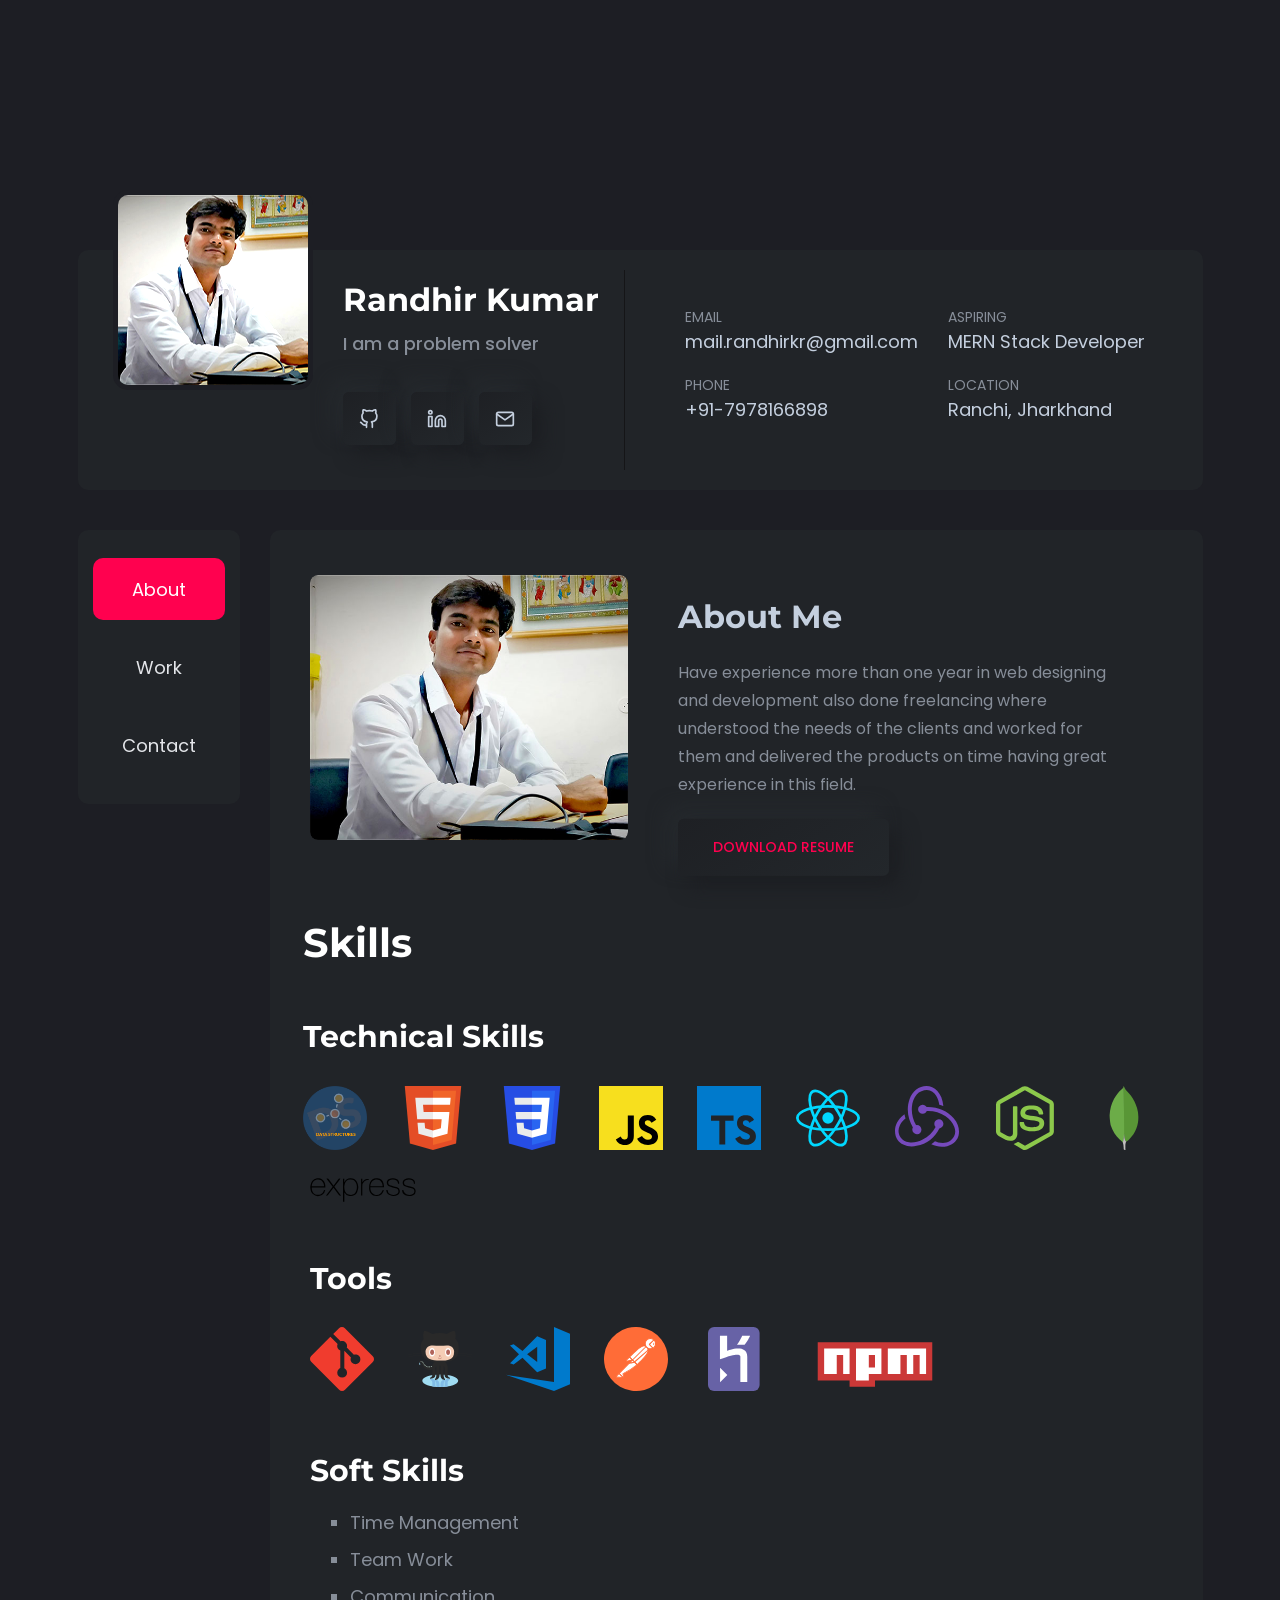
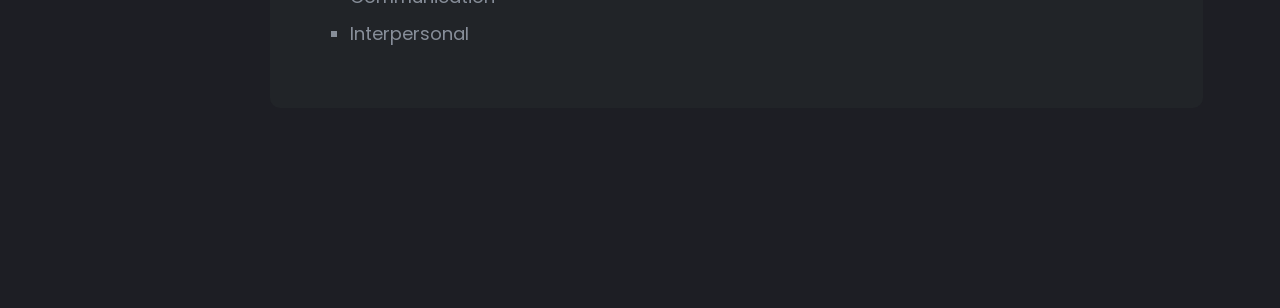
==== commit d6331446: "90% done" ====
--- a/index-technician.html
+++ b/index-technician.html
@@ -191,7 +191,7 @@
                               >
                                 <div class="thumbnail">
                                   <img
-                                    src="assets/images/about/aboutMe.png"
+                                    src="assets/images/about/me_dp.jpg"
                                     alt="Personal Portfolio Image"
                                   />
                                 </div>
@@ -744,7 +744,7 @@
                                   <div class="thumbnail">
                                     <a href="javascript:void(0)">
                                       <img
-                                        src="assets/images/portfolio/portfolio-01.jpg"
+                                        src="assets/images/projects/kfc.png"
                                         alt="Personal Portfolio Images"
                                       />
                                     </a>
@@ -791,7 +791,7 @@
                                   <div class="thumbnail">
                                     <a href="javascript:void(0)">
                                       <img
-                                        src="assets/images/portfolio/portfolio-02.jpg"
+                                        src="assets/images/projects/geekbuying.png"
                                         alt="Personal Portfolio Images"
                                       />
                                     </a>
@@ -839,7 +839,7 @@
                                   <div class="thumbnail">
                                     <a href="javascript:void(0)">
                                       <img
-                                        src="assets/images/portfolio/portfolio-03.jpg"
+                                        src="assets/images/projects/dotnkey.PNG"
                                         alt="Personal Portfolio Images"
                                       />
                                     </a>
@@ -872,9 +872,9 @@
                           </div>
                           <div class="row mt--40">
                             <div class="col-12 text-center">
-                              <a class="rn-btn" href="#"
+                              <!-- <a class="rn-btn" href="#"
                                 >See More<i class="feather-loader"></i
-                              ></a>
+                              ></a> -->
                             </div>
                           </div>
                         </div>
@@ -1211,37 +1211,36 @@
                                   />
                                 </div>
                                 <div class="title-area">
-                                  <h4 class="title">Nevine Acotanza</h4>
-                                  <span>Chief Operating Officer</span>
+                                  <h4 class="title">Address</h4>
+                                 
                                 </div>
                                 <div class="description">
                                   <p>
-                                    I am available for freelance work. Connect
-                                    with me via and call in to my account.
+                                    Ranchi, Jharkhand
                                   </p>
                                   <span class="phone"
                                     >Phone:
-                                    <a href="tel:01941043264"
-                                      >+01234567890</a
+                                    <a href="tel:7978166898"
+                                      >+91-7978166898</a
                                     ></span
                                   >
                                   <span class="mail"
                                     >Email:
-                                    <a href="mailto:admin@example.com"
-                                      >admin@example.com</a
+                                    <a href="mailto:mail.randhirkr@gmail.com"
+                                      >mail.randhirkr@gmail.com</a
                                     ></span
                                   >
                                 </div>
                                 <div class="social-area">
                                   <div class="name">FIND WITH ME</div>
                                   <div class="social-icone">
-                                    <a href="#"
-                                      ><i data-feather="github"></i
+                                    <a href="https://github.com/Randhir200"
+                                    target="_blank"><i data-feather="github"></i
                                     ></a>
-                                    <a href="#"
+                                    <a href="https://www.linkedin.com/in/randhir-kumar-08b216225/" target="_blank"
                                       ><i data-feather="linkedin"></i
                                     ></a>
-                                    <a href="#"><i data-feather="mail"></i></a>
+                                    <a href="mail.randhirkr@gmail.com" target="_blank"><i data-feather="mail"></i></a>
                                   </div>
                                 </div>
                               </div>
@@ -1359,19 +1358,19 @@
           <div class="col-lg-12">
             <div class="footer-area text-center">
               <div class="logo">
-                <a href="index.html">
-                  <img src="assets/images/logo/logo-vertical.png" alt="logo" />
-                </a>
+                <!-- <a href="index.html">
+                  <img src="assets/images/logo/imag" alt="logo" />
+                </a> -->
               </div>
 
-              <p class="description mt--30">
+              <!-- <p class="description mt--30">
                 © 2022. All rights reserved by
                 <a
                   target="_blank"
                   href="https://themeforest.net/user/rainbow-themes/portfolio"
                   >Rainbow-Themes.</a
                 >
-              </p>
+              </p> -->
             </div>
           </div>
         </div>
@@ -1405,7 +1404,7 @@
                   <div class="image">
                     <img
                       class="w-100"
-                      src="assets/images/portfolio/portfolio-04.jpg"
+                      src="assets/images/projects/kfc.png"
                       alt="slide"
                     />
                   </div>
@@ -1416,21 +1415,23 @@
                 <div class="text-content">
                   <h3><span>Featured - Design</span> KFC Website clone.</h3>
                   <p class="mb--30">
-                    Lorem ipsum dolor sit amet consectetur adipisicing elit.
-                    Cupiditate distinctio assumenda explicabo veniam temporibus
-                    eligendi.
+                    This is a sample application that demonstrates an E-commerce website using HTML, CSS and Javascript. The application loads products on local storage and displays them. Users can select to display products in a single category. Users can click on any product to get more information including pricing, reviews and rating.
+Users can select items and add them to their shopping cart.
+Also added the responsivness so user can use the site in any device they have.
                   </p>
-                  <p>
-                    Consectetur adipisicing elit. Cupiditate distinctio
-                    assumenda. dolorum alias suscipit rerum maiores aliquam
-                    earum odit, nihil culpa quas iusto hic minus!
-                  </p>
+                  <ul>
+                    <li>No, need to login for checking the product of website.
+                     
+                      </li>
+                    <li> Display data by using local storage of browser.</li>
+                    <li>Update and design to provide best User Experience.</li>
+                  </ul>
                   <div class="button-group mt--20">
-                    <a href="#" class="rn-btn thumbs-icon">
-                      <span>LIKE THIS</span>
-                      <i data-feather="thumbs-up"></i>
+                    <a href="https://github.com/Randhir200/KFC-Clone.git" target="_blank" class="rn-btn thumbs-icon">
+                      <span>Source Code</span>
+                      <i data-feather="github"></i>
                     </a>
-                    <a href="#" class="rn-btn">
+                    <a href="https://stellar-hamster-d75ef8.netlify.app/" target="_blank" class="rn-btn">
                       <span>VIEW PROJECT</span>
                       <i data-feather="chevron-right"></i>
                     </a>
@@ -1472,7 +1473,7 @@
                   <div class="image">
                     <img
                       class="w-100"
-                      src="assets/images/portfolio/portfolio-04.jpg"
+                      src="assets/images/projects/geekbuying.png"
                       alt="slide"
                     />
                   </div>
@@ -1486,21 +1487,21 @@
                     clone.
                   </h3>
                   <p class="mb--30">
-                    Lorem ipsum dolor sit amet consectetur adipisicing elit.
-                    Cupiditate distinctio assumenda explicabo veniam temporibus
-                    eligendi.
+                    Geekbuying.com is an e-commerce website. From this website, you can buy electronics products
+
+Developed along with a team of 5 members in one week
+
+Here we mainly worked on providing the dynamic user interface with some functionalities.
                   </p>
                   <p>
-                    Consectetur adipisicing elit. Cupiditate distinctio
-                    assumenda. dolorum alias suscipit rerum maiores aliquam
-                    earum odit, nihil culpa quas iusto hic minus!
+                    My task in this project was to maintain the cart data and display in cart UI also is customizable according to the user 
                   </p>
                   <div class="button-group mt--20">
-                    <a href="#" class="rn-btn thumbs-icon">
-                      <span>LIKE THIS</span>
-                      <i data-feather="thumbs-up"></i>
+                    <a href="https://github.com/Randhir200/GeekBuying-CW2.git" target="_blank" class="rn-btn thumbs-icon">
+                      <span>Source Code</span>
+                      <i data-feather="github"></i>
                     </a>
-                    <a href="#" class="rn-btn">
+                    <a href="https://frolicking-moxie-feacd6.netlify.app/" target="_blank" class="rn-btn">
                       <span>VIEW PROJECT</span>
                       <i data-feather="chevron-right"></i>
                     </a>
@@ -1542,7 +1543,7 @@
                   <div class="image">
                     <img
                       class="w-100"
-                      src="assets/images/portfolio/portfolio-04.jpg"
+                      src="assets/images/projects/dotnkey.PNG"
                       alt="slide"
                     />
                   </div>
@@ -1555,21 +1556,22 @@
                     <span>Featured - Development</span> DOT & KEY Website clone.
                   </h3>
                   <p class="mb--30">
-                    Lorem ipsum dolor sit amet consectetur adipisicing elit.
-                    Cupiditate distinctio assumenda explicabo veniam temporibus
-                    eligendi.
+                    This is a sample application that demonstrates an E-commerce website using ReactJs and json-server, The application loads products from json-server and display in webpage. Users can select to display products in a different category such as diffrent ratings as well ascending and descending order in price. Users can click on any product to add into cart, from cart user can customize their products as well, Authentication functionality also be added in this project.
+
                   </p>
-                  <p>
-                    Consectetur adipisicing elit. Cupiditate distinctio
-                    assumenda. dolorum alias suscipit rerum maiores aliquam
-                    earum odit, nihil culpa quas iusto hic minus!
-                  </p>
+                  <ul>
+                    <li>No, need to login for checking the product of website.
+                     
+                      </li>
+                    <li> Display data by using local storage of browser.</li>
+                    <li>Update and design to provide best User Experience.</li>
+                  </ul>
                   <div class="button-group mt--20">
-                    <a href="#" class="rn-btn thumbs-icon">
-                      <span>LIKE THIS</span>
-                      <i data-feather="thumbs-up"></i>
+                    <a href="https://github.com/Randhir200/detailed-match-4192.git" target="_blank" class="rn-btn thumbs-icon">
+                      <span>Source Code</span>
+                      <i data-feather="github"></i>
                     </a>
-                    <a href="#" class="rn-btn">
+                    <a href="https://dotnkeyclone.netlify.app/"  target="_blank"class="rn-btn">
                       <span>VIEW PROJECT</span>
                       <i data-feather="chevron-right"></i>
                     </a>
